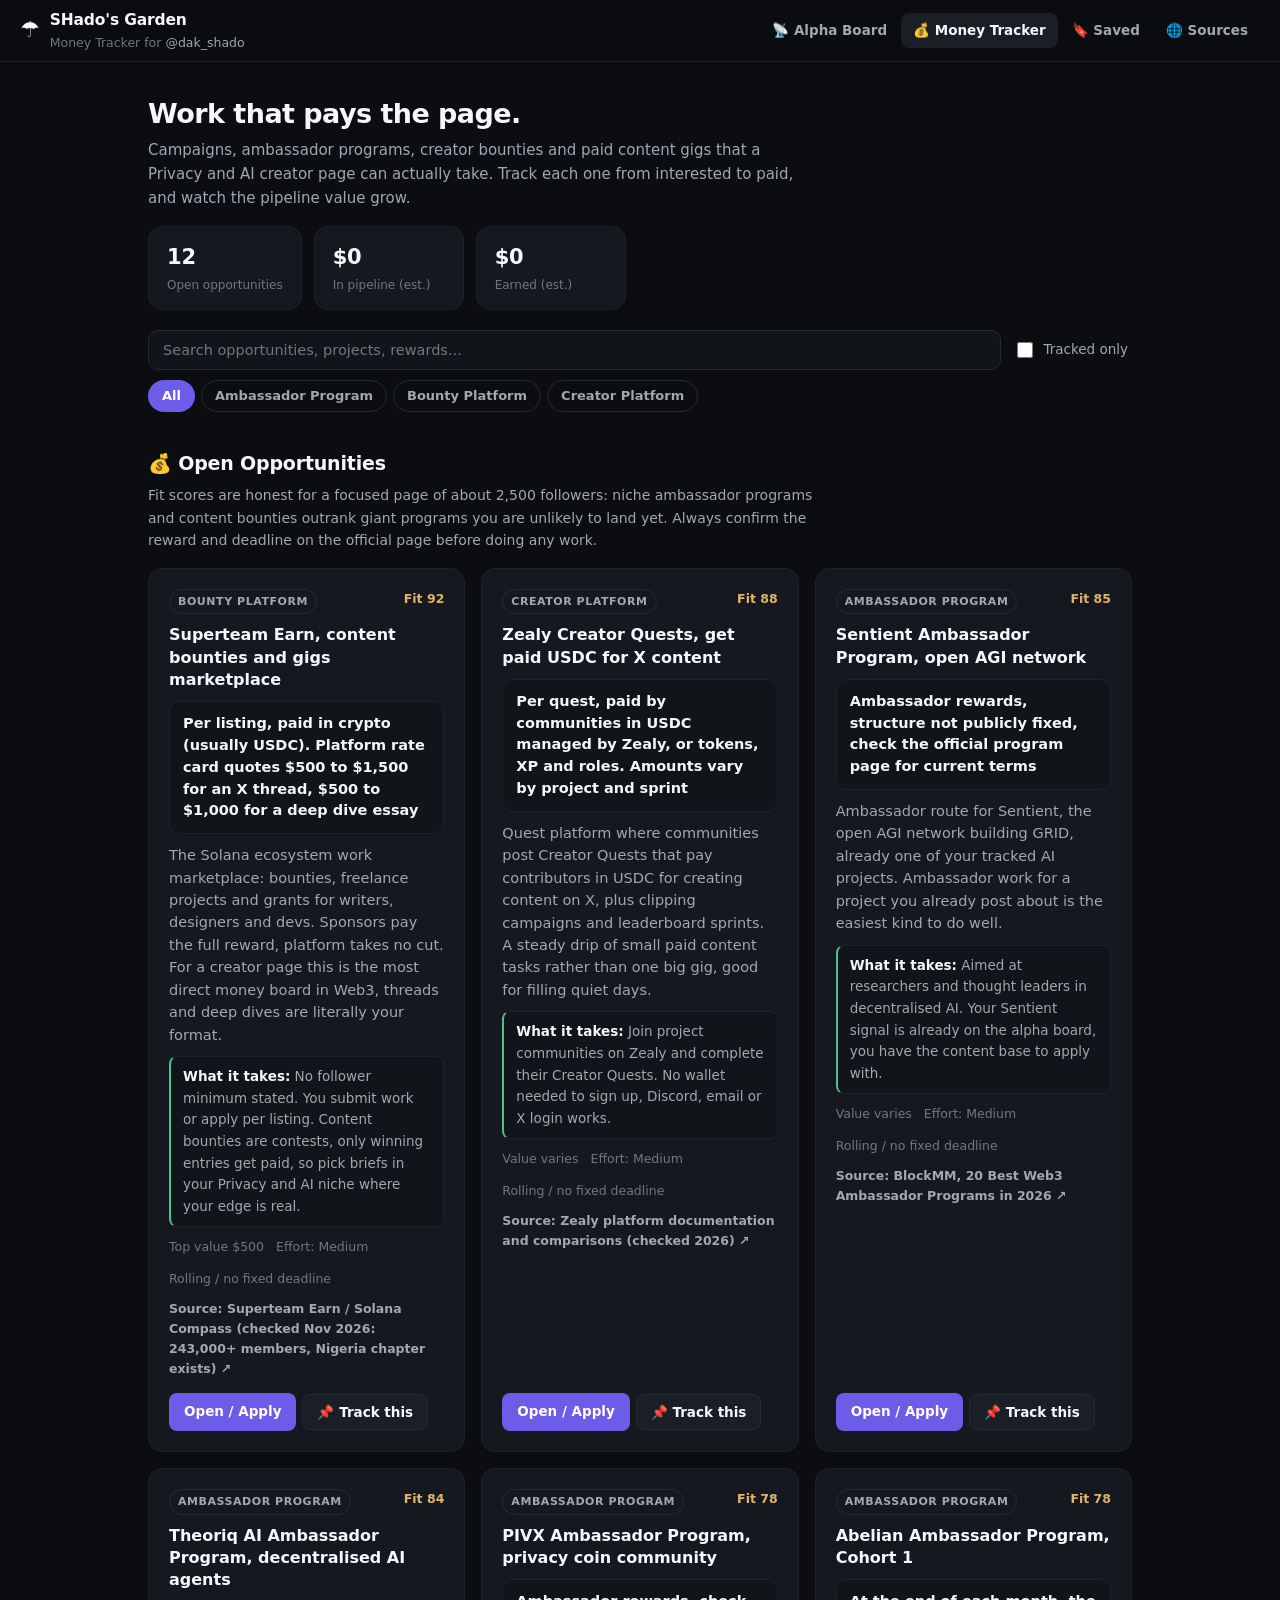
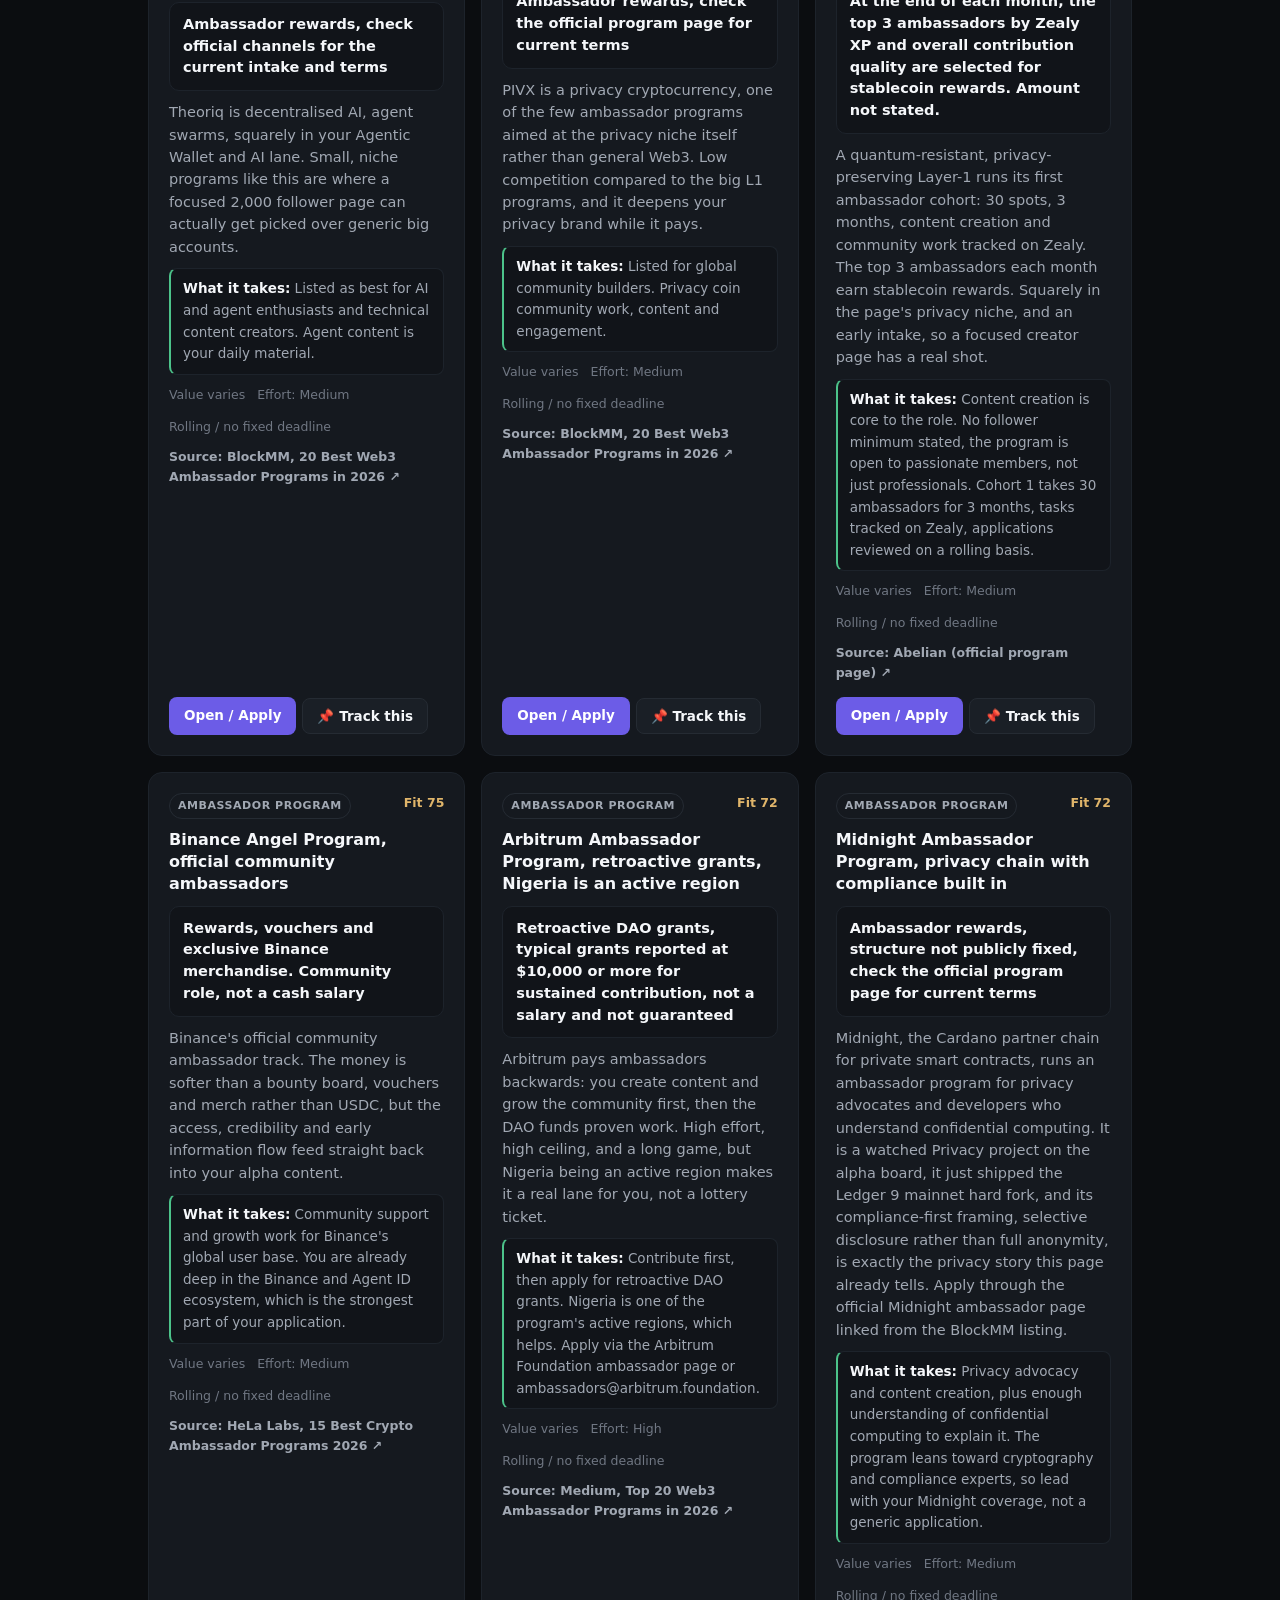
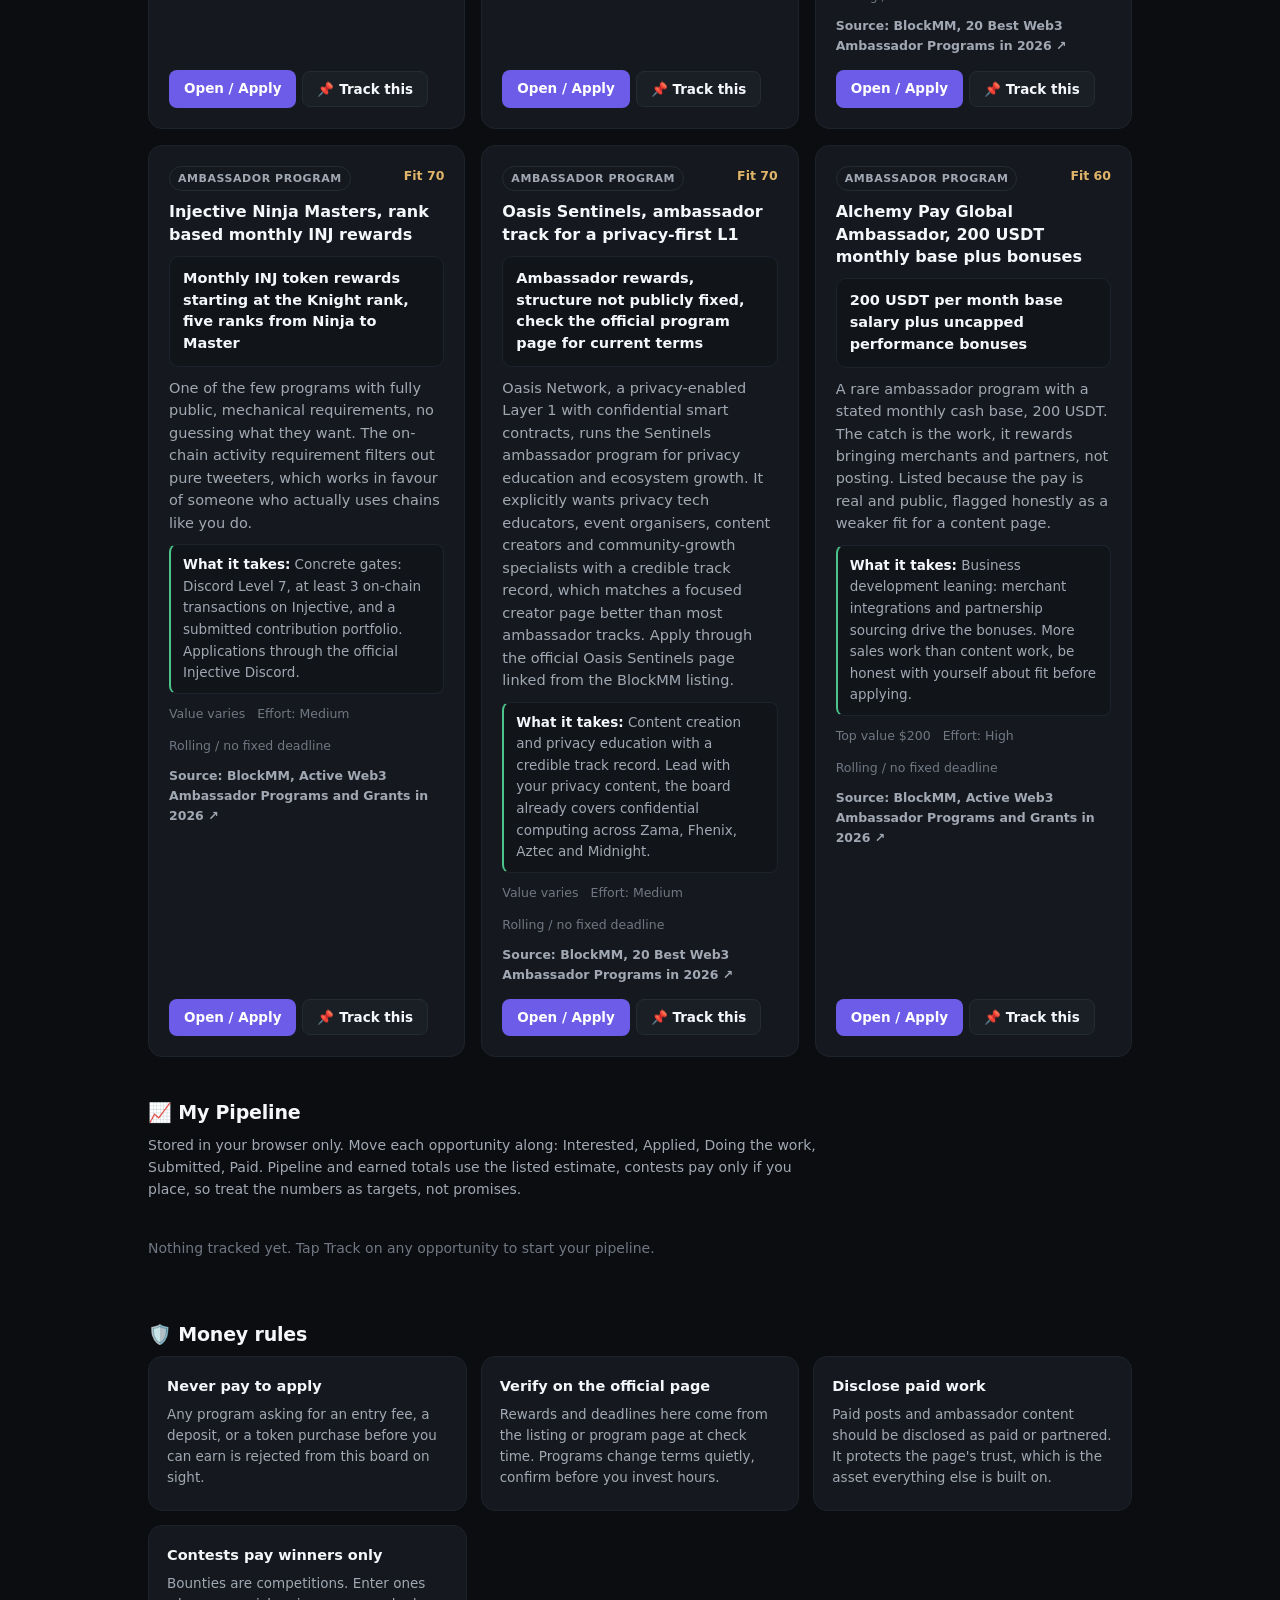
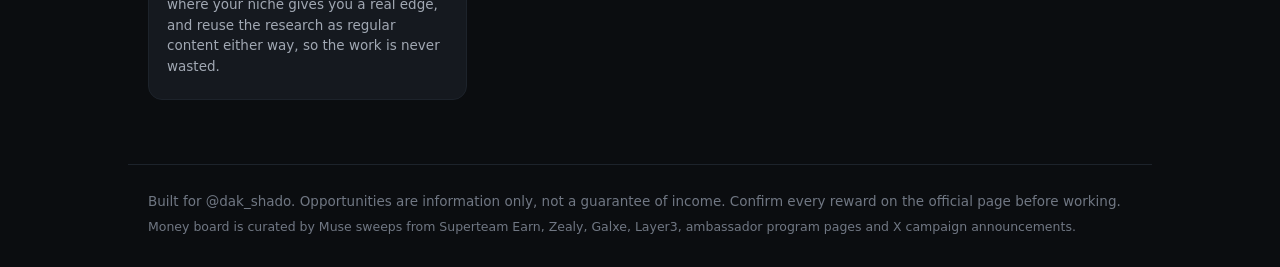
==== money.html @ f3c0f464 "Money labels corrected: one label Ambassador Program for genuine ambassador programs only, bounty an" ====
<!DOCTYPE html>
<html lang="en">
<head>
<meta charset="utf-8">
<meta name="viewport" content="width=device-width, initial-scale=1">
<title>Money Tracker, SHado's Garden</title>
<meta name="description" content="Campaigns, ambassador programs, creator bounties and paid content opportunities for the @dak_shado page, with a pipeline tracker from interested to paid.">
<link rel="stylesheet" href="styles.css?v=20261107-6">
</head>
<body>
<header class="topbar">
  <div class="brand">
    <span class="brand-mark">☂️</span>
    <div>
      <div class="brand-name">SHado's Garden</div>
      <div class="brand-sub">Money Tracker for <a href="https://x.com/dak_shado" target="_blank" rel="noopener">@dak_shado</a></div>
    </div>
  </div>
  <nav class="nav">
    <a href="index.html">📡 Alpha Board</a>
    <a href="money.html" class="active">💰 Money Tracker</a>
    <a href="saved.html">🔖 Saved</a>
    <a href="sources.html">🌐 Sources</a>
  </nav>
</header>

<section class="hero">
  <h1>Work that pays the page.</h1>
  <p>Campaigns, ambassador programs, creator bounties and paid content gigs that a Privacy and AI creator page can actually take. Track each one from interested to paid, and watch the pipeline value grow.</p>
  <div class="money-stats">
    <div class="stat"><span class="stat-num" id="stat-open">...</span><span class="stat-label">Open opportunities</span></div>
    <div class="stat"><span class="stat-num" id="stat-pipeline">$0</span><span class="stat-label">In pipeline (est.)</span></div>
    <div class="stat"><span class="stat-num" id="stat-earned">$0</span><span class="stat-label">Earned (est.)</span></div>
  </div>
  <div class="search-row">
    <input type="search" id="q" placeholder="Search opportunities, projects, rewards...">
    <label class="saved-toggle"><input type="checkbox" id="tracked-only"> Tracked only</label>
  </div>
  <div class="chips" id="type-chips"></div>
</section>

<main>
  <section>
    <h2>💰 Open Opportunities</h2>
    <p class="section-sub">Fit scores are honest for a focused page of about 2,500 followers: niche ambassador programs and content bounties outrank giant programs you are unlikely to land yet. Always confirm the reward and deadline on the official page before doing any work.</p>
    <div class="grid" id="money-grid"><div class="skeleton"></div><div class="skeleton"></div><div class="skeleton"></div></div>
    <p class="empty" id="money-empty" hidden>Nothing matches. Clear the search or pick another type.</p>
  </section>

  <section>
    <h2>📈 My Pipeline</h2>
    <p class="section-sub">Stored in your browser only. Move each opportunity along: Interested, Applied, Doing the work, Submitted, Paid. Pipeline and earned totals use the listed estimate, contests pay only if you place, so treat the numbers as targets, not promises.</p>
    <div id="pipeline-list"></div>
    <p class="empty" id="pipeline-empty">Nothing tracked yet. Tap Track on any opportunity to start your pipeline.</p>
  </section>

  <section>
    <h2>🛡️ Money rules</h2>
    <div class="sources-list">
      <div class="source-card"><h4>Never pay to apply</h4><p>Any program asking for an entry fee, a deposit, or a token purchase before you can earn is rejected from this board on sight.</p></div>
      <div class="source-card"><h4>Verify on the official page</h4><p>Rewards and deadlines here come from the listing or program page at check time. Programs change terms quietly, confirm before you invest hours.</p></div>
      <div class="source-card"><h4>Disclose paid work</h4><p>Paid posts and ambassador content should be disclosed as paid or partnered. It protects the page's trust, which is the asset everything else is built on.</p></div>
      <div class="source-card"><h4>Contests pay winners only</h4><p>Bounties are competitions. Enter ones where your niche gives you a real edge, and reuse the research as regular content either way, so the work is never wasted.</p></div>
    </div>
  </section>
</main>

<footer>
  <p>Built for @dak_shado. Opportunities are information only, not a guarantee of income. Confirm every reward on the official page before working.</p>
  <p class="fine">Money board is curated by Muse sweeps from Superteam Earn, Zealy, Galxe, Layer3, ambassador program pages and X campaign announcements.</p>
</footer>

<script src="money.js?v=20261109-1"></script>
</body>
</html>
---- styles.css ----
/* SHado's Garden design system
   Tokens first. Spacing follows a 4px scale, radii are restrained,
   one accent (violet), green reserved for positive/earned states. */
:root{
  --bg:#0B0D10;
  --bg2:#111419;
  --card:#15191F;
  --elev:#1A1F26;
  --text:#F5F7FA;
  --muted:#A1A8B3;
  --faint:#707783;
  --line:#252B33;
  --line-soft:#1D232B;
  --accent:#8B7CFF;
  --accent-solid:#6C5CE7;
  --accent-ink:#FFFFFF;
  --green:#4CC38A;
  --amber:#E0B56A;
  --teal:#5EC8B4;
  --r-sm:6px;
  --r-md:10px;
  --r-lg:14px;
  --font:"Inter",system-ui,-apple-system,"Segoe UI",Roboto,"Helvetica Neue",Arial,sans-serif;
  --topbar-h:58px;
}
*{box-sizing:border-box}
html{scroll-behavior:smooth}
body{margin:0;background:var(--bg);color:var(--text);font-family:var(--font);font-size:15px;line-height:1.6;-webkit-font-smoothing:antialiased;text-rendering:optimizeLegibility}
a{color:var(--accent)}
::selection{background:rgba(139,124,255,.32)}
:focus{outline:none}
:focus-visible{outline:2px solid var(--accent);outline-offset:2px;border-radius:4px}

/* ---------- Top bar / navigation ---------- */
.topbar{position:sticky;top:0;z-index:40;display:flex;justify-content:space-between;align-items:center;gap:16px;min-height:var(--topbar-h);padding:8px 20px;background:rgba(11,13,16,.88);backdrop-filter:blur(10px);border-bottom:1px solid var(--line-soft)}
.brand{display:flex;gap:10px;align-items:center;min-width:0}
.brand-mark{font-size:22px;line-height:1}
.brand-name{font-weight:650;font-size:15.5px;letter-spacing:-.01em;white-space:nowrap}
.brand-sub{color:var(--faint);font-size:12.5px;white-space:nowrap;overflow:hidden;text-overflow:ellipsis}
.brand-sub a{color:var(--muted);text-decoration:none}
.brand-sub a:hover{color:var(--accent)}
.nav{display:flex;gap:2px;align-items:center;overflow-x:auto;scrollbar-width:none}
.nav::-webkit-scrollbar{display:none}
.nav a{color:var(--muted);text-decoration:none;font-size:13.5px;font-weight:550;padding:7px 12px;border-radius:8px;white-space:nowrap;transition:background .15s,color .15s}
.nav a:hover{color:var(--text);background:var(--bg2)}
.nav a.active{color:var(--text);background:var(--elev)}

/* ---------- Hero ---------- */
.hero{padding:36px 20px 4px;max-width:1024px;margin:0 auto}
.hero h1{font-size:27px;line-height:1.2;font-weight:700;letter-spacing:-.02em;margin:0 0 8px}
.hero p{color:var(--muted);max-width:660px;margin:0 0 16px;font-size:15px}
.hero-meta{display:flex;gap:16px;color:var(--faint);font-size:13px;margin-bottom:4px;flex-wrap:wrap}
.hero-meta span:first-child{color:var(--muted);font-weight:550}

/* ---------- Toolbar (search + filters, sticky) ---------- */
.toolbar{position:sticky;top:var(--topbar-h);z-index:30;background:rgba(11,13,16,.92);backdrop-filter:blur(10px);padding:12px 0 10px;border-bottom:1px solid var(--line-soft);margin-top:12px}
.search-row{display:flex;gap:8px;flex-wrap:wrap;margin-bottom:10px;align-items:center}
.search-row input[type=search]{flex:1;min-width:200px;height:40px;padding:0 14px;border-radius:var(--r-md);border:1px solid var(--line);background:var(--bg2);color:var(--text);font-size:14.5px;font-family:var(--font)}
.search-row input[type=search]::placeholder{color:var(--faint)}
.search-row input[type=search]:focus{border-color:var(--accent)}
.search-row select{height:40px;padding:0 10px;border-radius:var(--r-md);border:1px solid var(--line);background:var(--bg2);color:var(--text);font-size:14px;font-family:var(--font)}
.saved-toggle{display:flex;align-items:center;gap:7px;color:var(--muted);font-size:13.5px;cursor:pointer;padding:6px 4px}
.saved-toggle input{width:16px;height:16px;accent-color:var(--accent-solid)}
.chips{display:flex;gap:6px;flex-wrap:wrap}
.chip{min-height:32px;padding:5px 13px;border-radius:999px;border:1px solid var(--line);background:transparent;color:var(--muted);cursor:pointer;font-size:13px;font-weight:550;font-family:var(--font);transition:background .15s,color .15s,border-color .15s}
.chip:hover{color:var(--text);border-color:#333B47}
.chip.active{background:var(--accent-solid);color:var(--accent-ink);border-color:transparent;font-weight:600}

/* ---------- Layout / sections ---------- */
main{max-width:1024px;margin:0 auto;padding:8px 20px 64px}
section{margin-top:40px}
section:first-child{margin-top:24px}
h2{font-size:19px;font-weight:650;letter-spacing:-.01em;margin:0 0 6px}
.section-sub{color:var(--muted);font-size:14px;margin:0 0 16px;max-width:680px}
.empty{color:var(--faint);font-size:14px;padding:20px 0}

/* ---------- Feed items (editorial rows) ---------- */
#board-grid,#saved-grid{display:flex;flex-direction:column}
#top-grid{display:grid;grid-template-columns:1fr 1fr;gap:0 36px}
.sig{padding:20px 2px;border-bottom:1px solid var(--line-soft);display:flex;flex-direction:column;gap:7px}
.sig-meta{display:flex;align-items:center;gap:8px;font-size:12.5px;color:var(--faint);flex-wrap:wrap}
.sig-meta .score{margin-left:auto}
.src-link{color:var(--muted);text-decoration:none;font-weight:600}
.src-link:hover{color:var(--accent);text-decoration:underline}
.score{font-size:12.5px;color:var(--amber);font-weight:650;white-space:nowrap}
.sig h3{margin:0;font-size:16.5px;line-height:1.38;font-weight:620;letter-spacing:-.005em}
.sig h3 a{color:var(--text);text-decoration:none}
.sig h3 a:hover{color:var(--accent)}
.sig p{margin:0;color:var(--muted);font-size:14.5px;line-height:1.55}
.angle{background:var(--bg2);border:1px solid var(--line-soft);border-left:2px solid var(--accent);border-radius:8px;padding:9px 12px;font-size:13.5px;color:var(--muted)}
.angle strong{color:var(--text);font-weight:600}
.sig-foot{display:flex;align-items:center;gap:10px;flex-wrap:wrap;margin-top:3px}
.sig-foot .card-actions{margin-left:auto}
.card-actions{display:flex;gap:6px;flex-wrap:wrap;align-items:center}
.tag{font-size:11px;font-weight:650;letter-spacing:.05em;text-transform:uppercase;padding:3px 8px;border-radius:999px;border:1px solid var(--line);color:var(--muted);white-space:nowrap}
.tag.Privacy{color:var(--teal)}
.tag.AI{color:#B79CFF}
.tag.Agentic{color:var(--green)}
.status-badge{font-size:11px;font-weight:650;padding:3px 8px;border-radius:999px;background:rgba(76,195,138,.14);color:var(--green)}
.status-badge.drafted{background:rgba(224,181,106,.14);color:var(--amber)}
.status-badge.posted{background:rgba(139,124,255,.16);color:var(--accent)}
.status-btns{display:flex;gap:6px;flex-wrap:wrap}
.status-btns button{min-height:30px;padding:4px 11px;font-size:12px}

/* ---------- Buttons ---------- */
button,.button-link{min-height:36px;padding:7px 14px;border-radius:8px;border:1px solid var(--line);background:var(--elev);color:var(--text);cursor:pointer;font-size:13.5px;font-weight:550;font-family:var(--font);text-decoration:none;display:inline-flex;align-items:center;gap:6px;transition:background .15s,border-color .15s,filter .15s}
button:hover,.button-link:hover{border-color:#333B47;background:#20262F}
button.primary,.button-link.primary{background:var(--accent-solid);color:var(--accent-ink);border-color:transparent;font-weight:600}
button.primary:hover,.button-link.primary:hover{background:var(--accent-solid);filter:brightness(1.1)}
.sig .card-actions button,.sig .card-actions .button-link{min-height:32px;padding:5px 12px;font-size:13px;background:transparent}
.sig .card-actions button:hover,.sig .card-actions .button-link:hover{background:var(--bg2)}
.sig .card-actions button.primary{background:var(--accent-solid)}
.sig .card-actions button.primary:hover{filter:brightness(1.1)}
.status-btns button.on{background:var(--accent-solid);color:var(--accent-ink);border-color:transparent;font-weight:600}

/* ---------- Cards (money board, sources) ---------- */
.grid{display:grid;grid-template-columns:repeat(auto-fill,minmax(315px,1fr));gap:16px}
.card{background:var(--card);border:1px solid var(--line-soft);border-radius:var(--r-lg);padding:20px;display:flex;flex-direction:column;gap:10px;transition:border-color .15s}
.card:hover{border-color:var(--line)}
.card-top{display:flex;justify-content:space-between;gap:8px;align-items:flex-start}
.card h3{margin:0;font-size:16px;line-height:1.4;font-weight:620}
.card h3 a{color:var(--text);text-decoration:none}
.card h3 a:hover{color:var(--accent)}
.card p{margin:0;color:var(--muted);font-size:14.5px;line-height:1.55}
.card .angle{border-left-color:var(--green)}
.card-meta{display:flex;gap:12px;flex-wrap:wrap;color:var(--faint);font-size:12.5px;align-items:center}
.card .card-actions{margin-top:auto;padding-top:4px}
.reward{font-size:14.5px;font-weight:600;color:var(--text);background:var(--bg2);border:1px solid var(--line-soft);border-radius:var(--r-md);padding:11px 13px;line-height:1.5}
.sources-list{display:grid;grid-template-columns:repeat(auto-fill,minmax(300px,1fr));gap:14px}
.source-card{background:var(--card);border:1px solid var(--line-soft);border-radius:var(--r-lg);padding:18px}
.source-card h4{margin:0 0 6px;font-size:14.5px;font-weight:620}
.source-card p{margin:0 0 4px;color:var(--muted);font-size:13.5px;line-height:1.55}
.pill{font-size:10.5px;font-weight:650;letter-spacing:.04em;text-transform:uppercase;padding:2px 7px;border-radius:999px;border:1px solid var(--line);color:var(--accent);vertical-align:2px}

/* ---------- Money stats & pipeline ---------- */
.money-stats{display:flex;gap:12px;flex-wrap:wrap;margin-bottom:20px}
.stat{background:var(--card);border:1px solid var(--line-soft);border-radius:var(--r-lg);padding:14px 18px;display:flex;flex-direction:column;gap:1px;min-width:150px}
.stat-num{font-size:21px;font-weight:700;letter-spacing:-.01em;color:var(--text)}
.stat-label{font-size:12px;color:var(--faint)}
.pipe-head{margin:20px 0 8px;font-size:14px;font-weight:650;color:var(--muted)}
.pipe-row{display:flex;justify-content:space-between;gap:10px;align-items:center;background:var(--card);border:1px solid var(--line-soft);border-radius:var(--r-md);padding:10px 14px;margin-bottom:8px;flex-wrap:wrap;font-size:14px}

/* ---------- Project watch ---------- */
.watch-group{display:flex;gap:12px;align-items:flex-start;margin-bottom:12px;flex-wrap:wrap}
.watch-label{font-weight:650;font-size:13.5px;padding-top:6px;min-width:128px;color:var(--muted)}

/* ---------- Show more / footer / modal ---------- */
.show-more-wrap{text-align:center;margin-top:28px}
.show-more-wrap button{min-height:42px;padding:10px 26px;font-size:14px}
footer{border-top:1px solid var(--line-soft);padding:26px 20px;max-width:1024px;margin:0 auto;color:var(--faint);font-size:13.5px}
footer p{margin:0 0 4px}
footer strong{color:var(--muted)}
.fine{font-size:12.5px}
.modal-backdrop{position:fixed;inset:0;background:rgba(4,5,7,.68);backdrop-filter:blur(3px);display:flex;align-items:center;justify-content:center;padding:16px;z-index:60}
.modal-backdrop[hidden]{display:none !important}
.modal{background:var(--elev);border:1px solid var(--line);border-radius:16px;max-width:640px;width:100%;padding:22px;position:relative;box-shadow:0 24px 64px rgba(0,0,0,.5)}
.modal h3{margin:0 0 6px;font-size:17px;font-weight:650}
.modal textarea{width:100%;background:var(--bg);color:var(--text);border:1px solid var(--line);border-radius:var(--r-md);padding:12px;font-family:ui-monospace,SFMono-Regular,Menlo,monospace;font-size:13px;line-height:1.55;resize:vertical}
.modal textarea:focus{border-color:var(--accent)}
.modal-close{position:absolute;right:10px;top:10px;min-height:34px;padding:4px 11px}
.modal-actions{display:flex;gap:8px;margin-top:14px;flex-wrap:wrap}

/* ---------- Loading skeletons ---------- */
.skeleton{height:118px;border-radius:var(--r-lg);background:linear-gradient(100deg,var(--bg2) 40%,var(--card) 50%,var(--bg2) 60%);background-size:200% 100%;animation:sh 1.3s infinite}
@keyframes sh{to{background-position:-200% 0}}

/* ---------- Responsive ---------- */
@media (max-width:900px){
  #top-grid{grid-template-columns:1fr}
}
@media (max-width:640px){
  .topbar{flex-direction:column;align-items:flex-start;gap:4px;padding:10px 16px}
  :root{--topbar-h:96px}
  .brand-sub{white-space:normal}
  .nav{width:100%}
  .hero{padding:26px 16px 2px}
  .hero h1{font-size:23px}
  main{padding:4px 16px 48px}
  section{margin-top:34px}
  .sig{padding:17px 0}
  .sig h3{font-size:16px}
  .grid{grid-template-columns:1fr}
  .watch-label{min-width:100%}
  .stat{flex:1;min-width:100px}
  .search-row input[type=search]{min-width:150px}
}
@media (prefers-reduced-motion:reduce){
  html{scroll-behavior:auto}
  *,*::before,*::after{animation-duration:.01ms !important;transition-duration:.01ms !important}
}
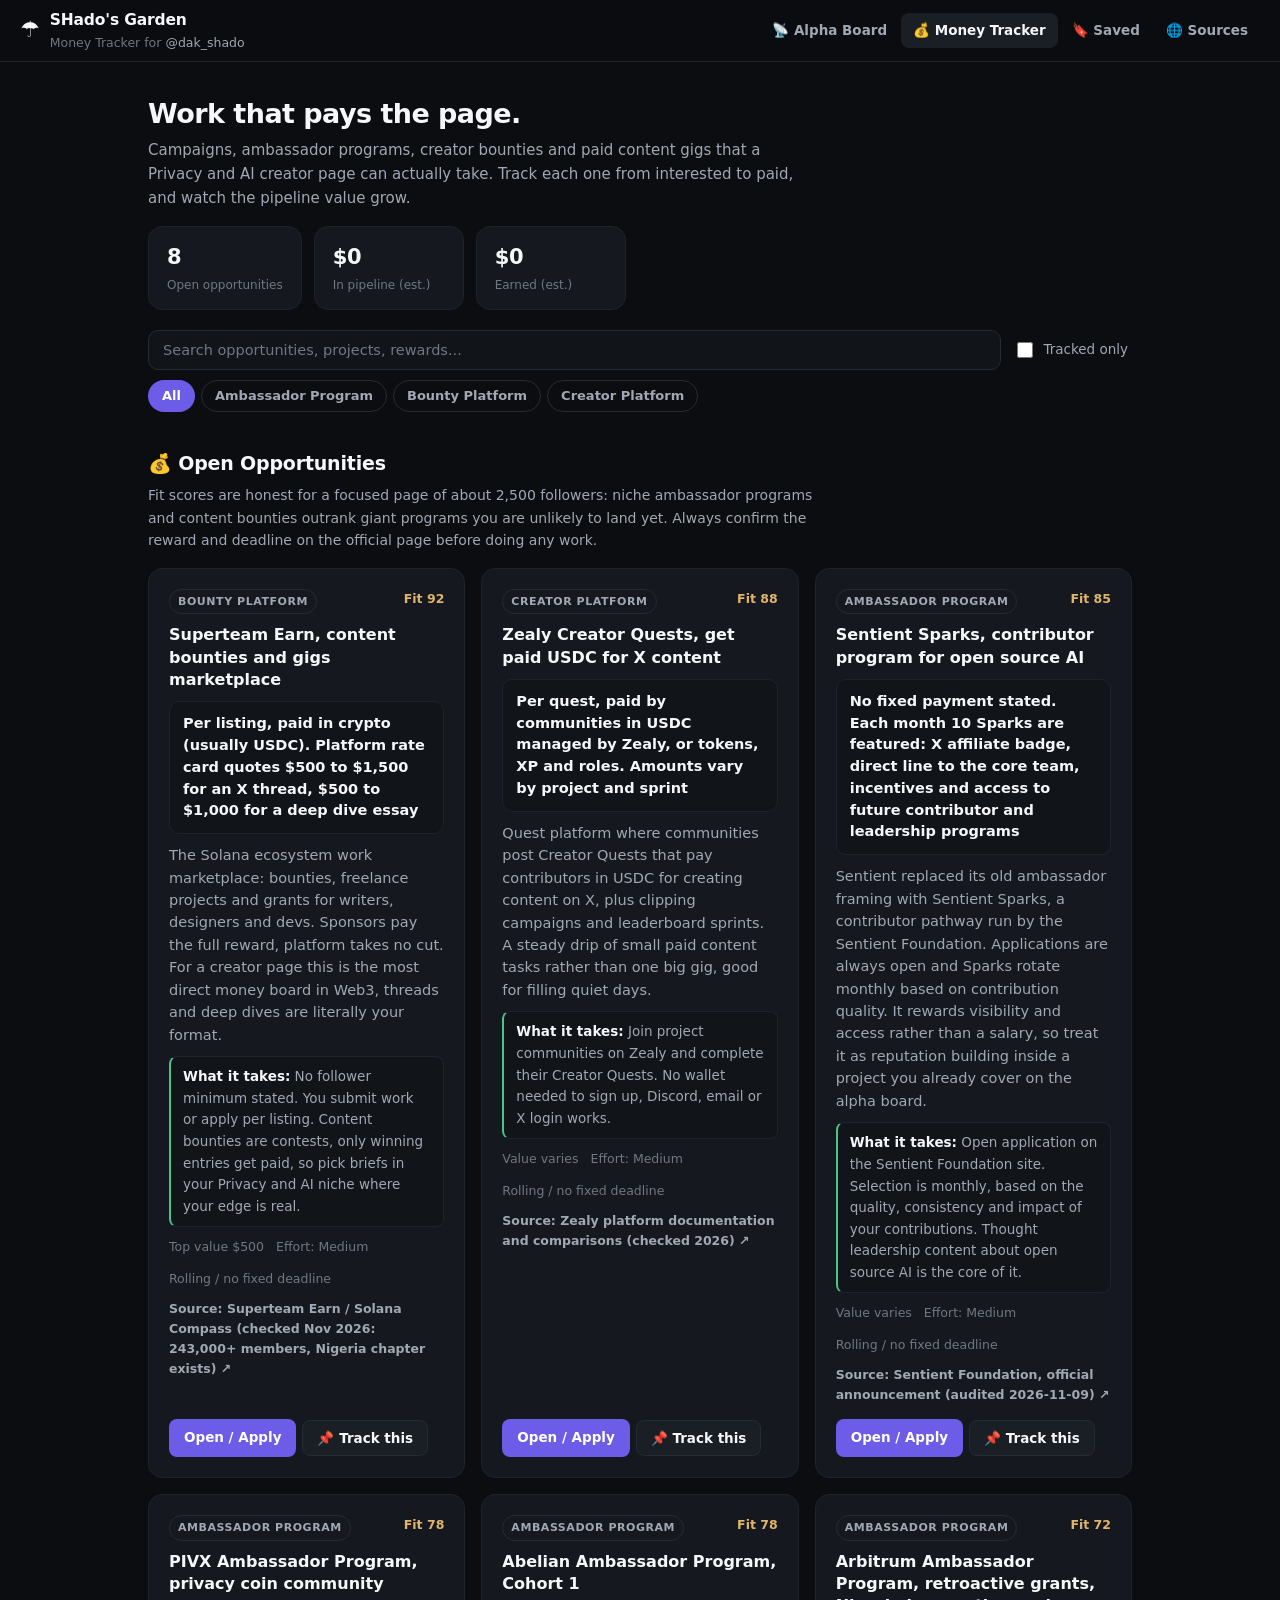
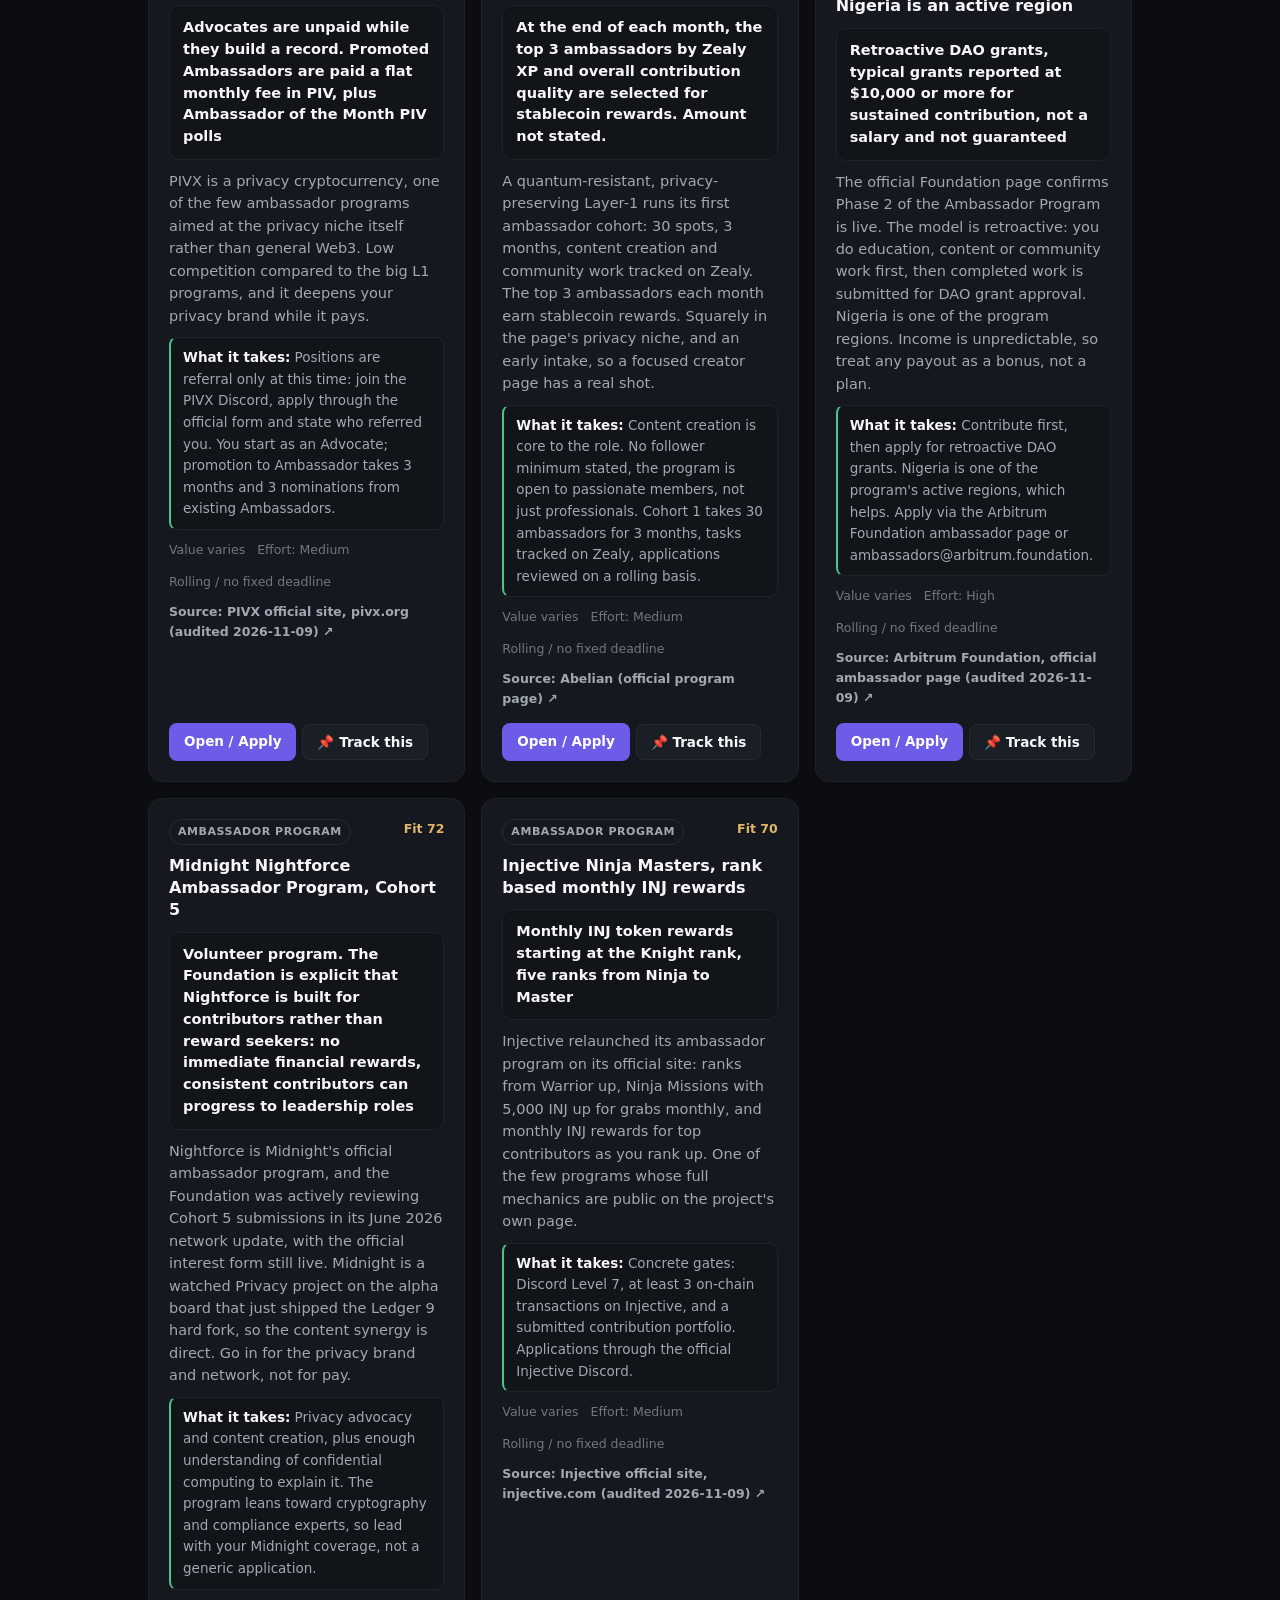
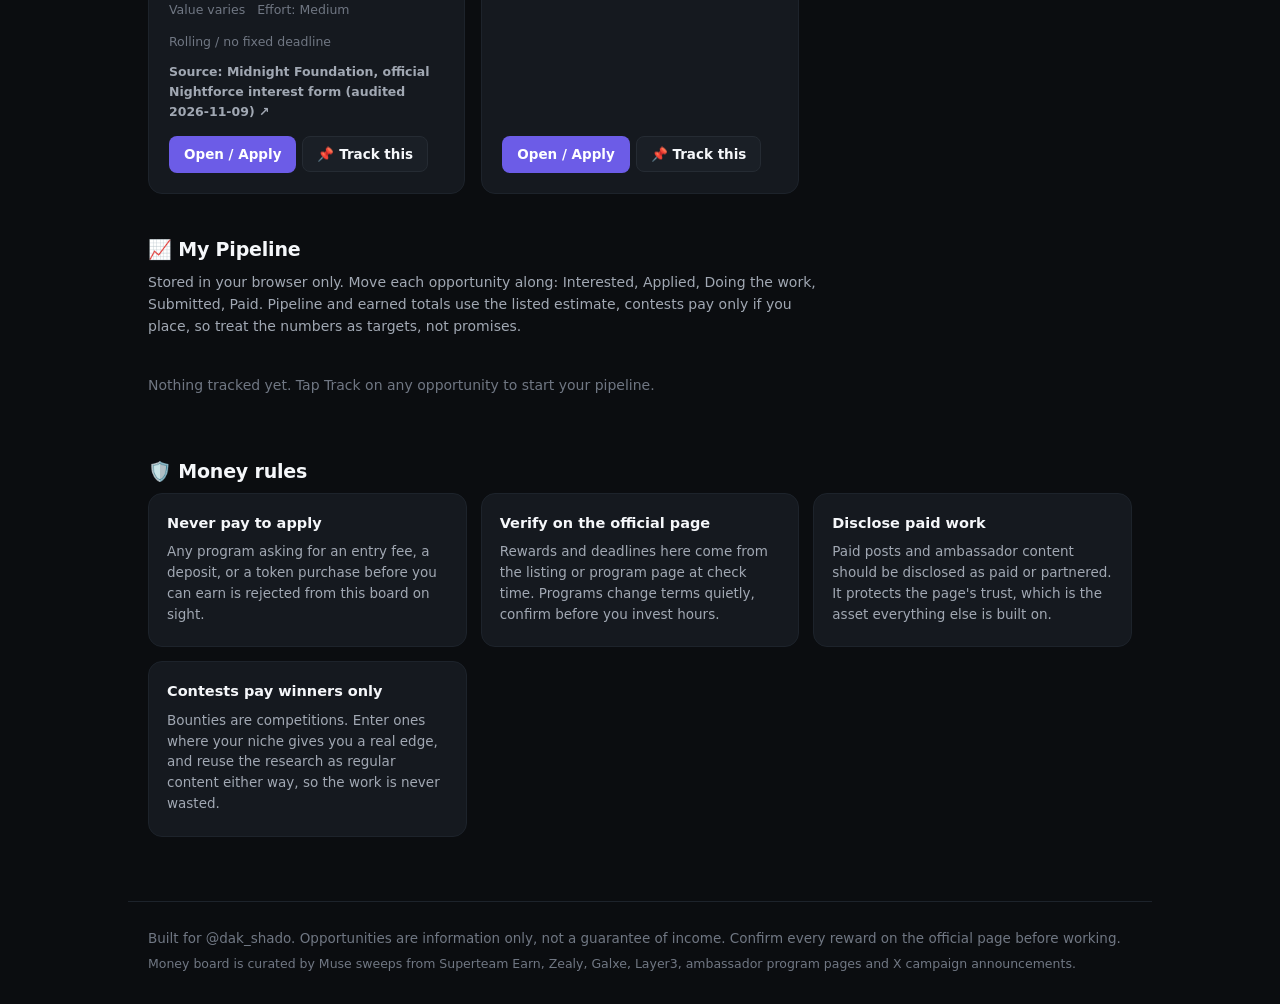
==== commit 72f76de6: "Redesign round 2: error states with Retry, Clear filters button, Top rated / Newest sort" ====
--- a/money.html
+++ b/money.html
@@ -5,7 +5,7 @@
 <meta name="viewport" content="width=device-width, initial-scale=1">
 <title>Money Tracker, SHado's Garden</title>
 <meta name="description" content="Campaigns, ambassador programs, creator bounties and paid content opportunities for the @dak_shado page, with a pipeline tracker from interested to paid.">
-<link rel="stylesheet" href="styles.css?v=20261107-6">
+<link rel="stylesheet" href="styles.css?v=20261107-7">
 </head>
 <body>
 <header class="topbar">
@@ -70,6 +70,6 @@
   <p class="fine">Money board is curated by Muse sweeps from Superteam Earn, Zealy, Galxe, Layer3, ambassador program pages and X campaign announcements.</p>
 </footer>
 
-<script src="money.js?v=20261109-1"></script>
+<script src="money.js?v=20261109-2"></script>
 </body>
 </html>
--- a/styles.css
+++ b/styles.css
@@ -188,3 +188,10 @@
   html{scroll-behavior:auto}
   *,*::before,*::after{animation-duration:.01ms !important;transition-duration:.01ms !important}
 }
+
+/* Error state and filter utilities (round 2) */
+.error-block{background:var(--card);border:1px solid var(--line);border-radius:var(--r-lg);padding:18px;display:flex;gap:14px;align-items:center;justify-content:space-between;flex-wrap:wrap;margin:12px 0}
+.error-block p{margin:0;color:var(--muted);font-size:14px}
+.error-block strong{color:var(--text)}
+.clear-btn{min-height:32px;padding:5px 12px;font-size:13px;background:transparent}
+button:disabled{opacity:.45;cursor:not-allowed}
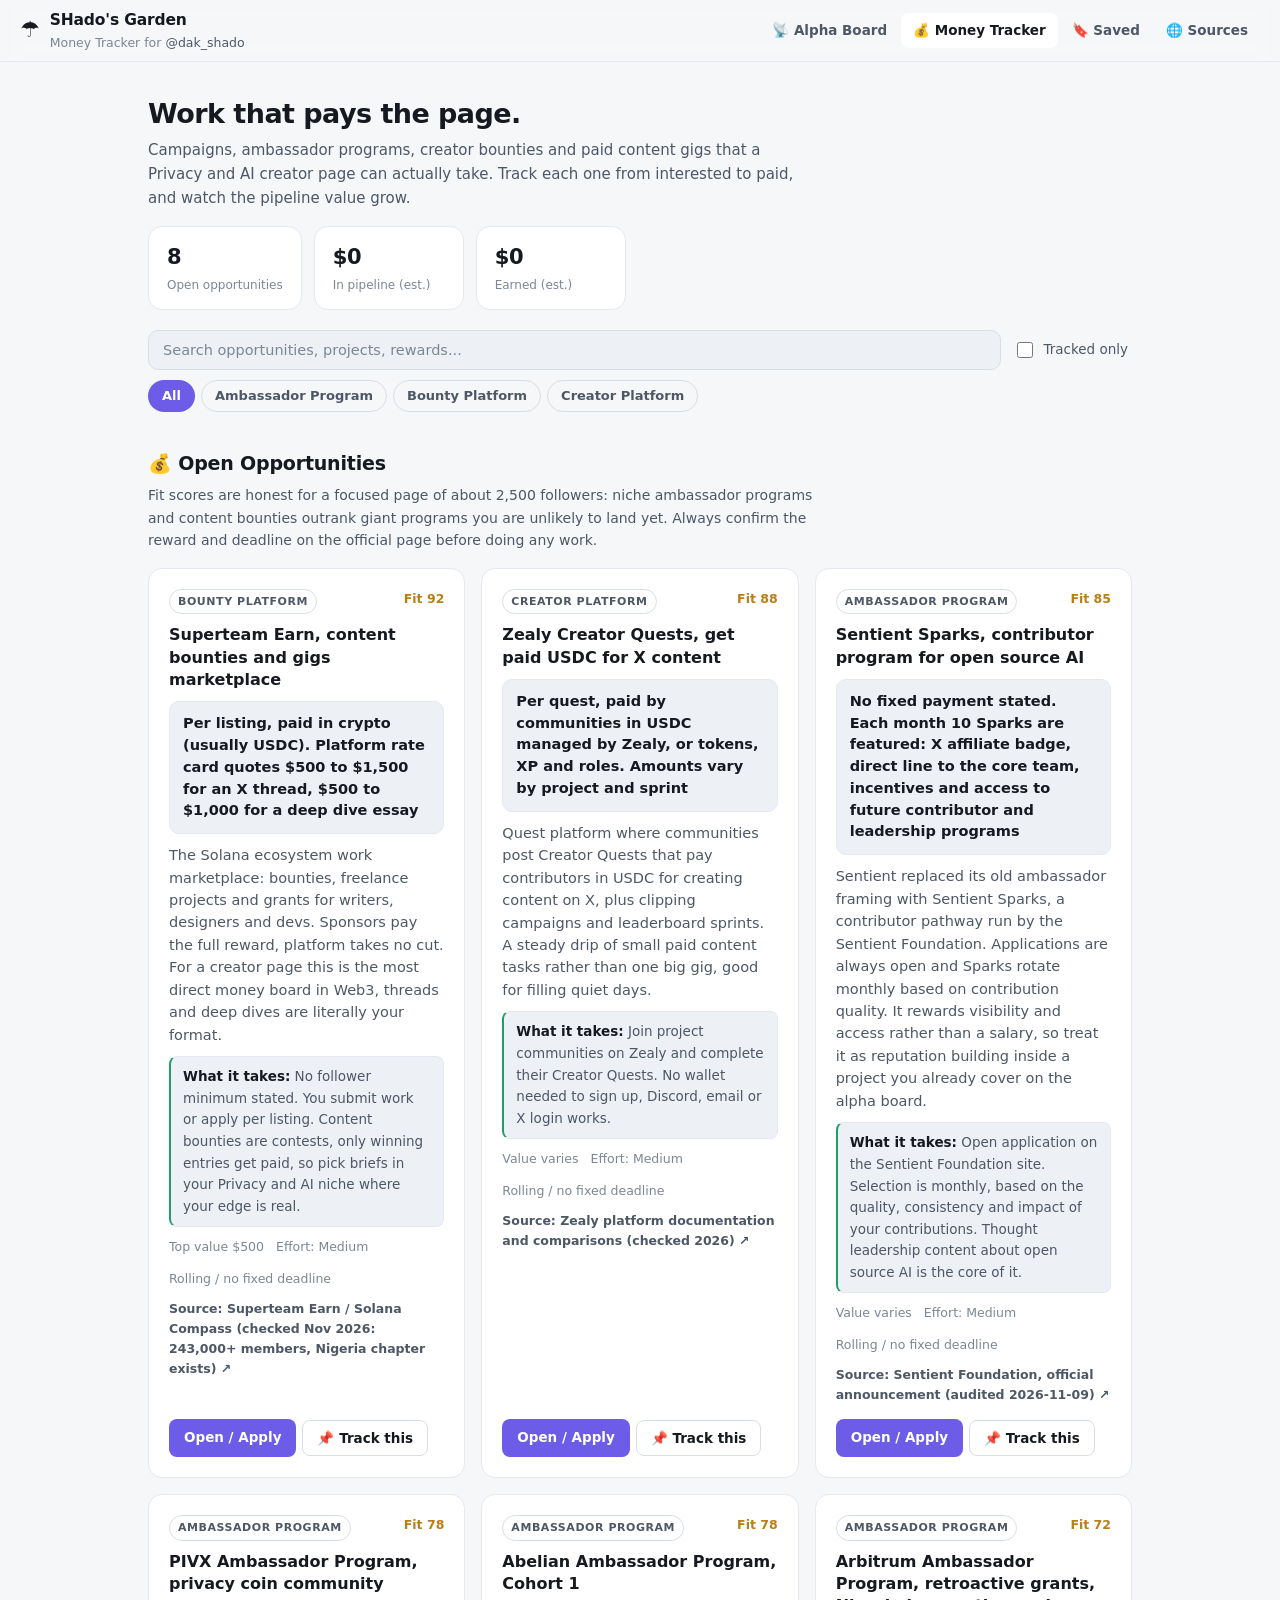
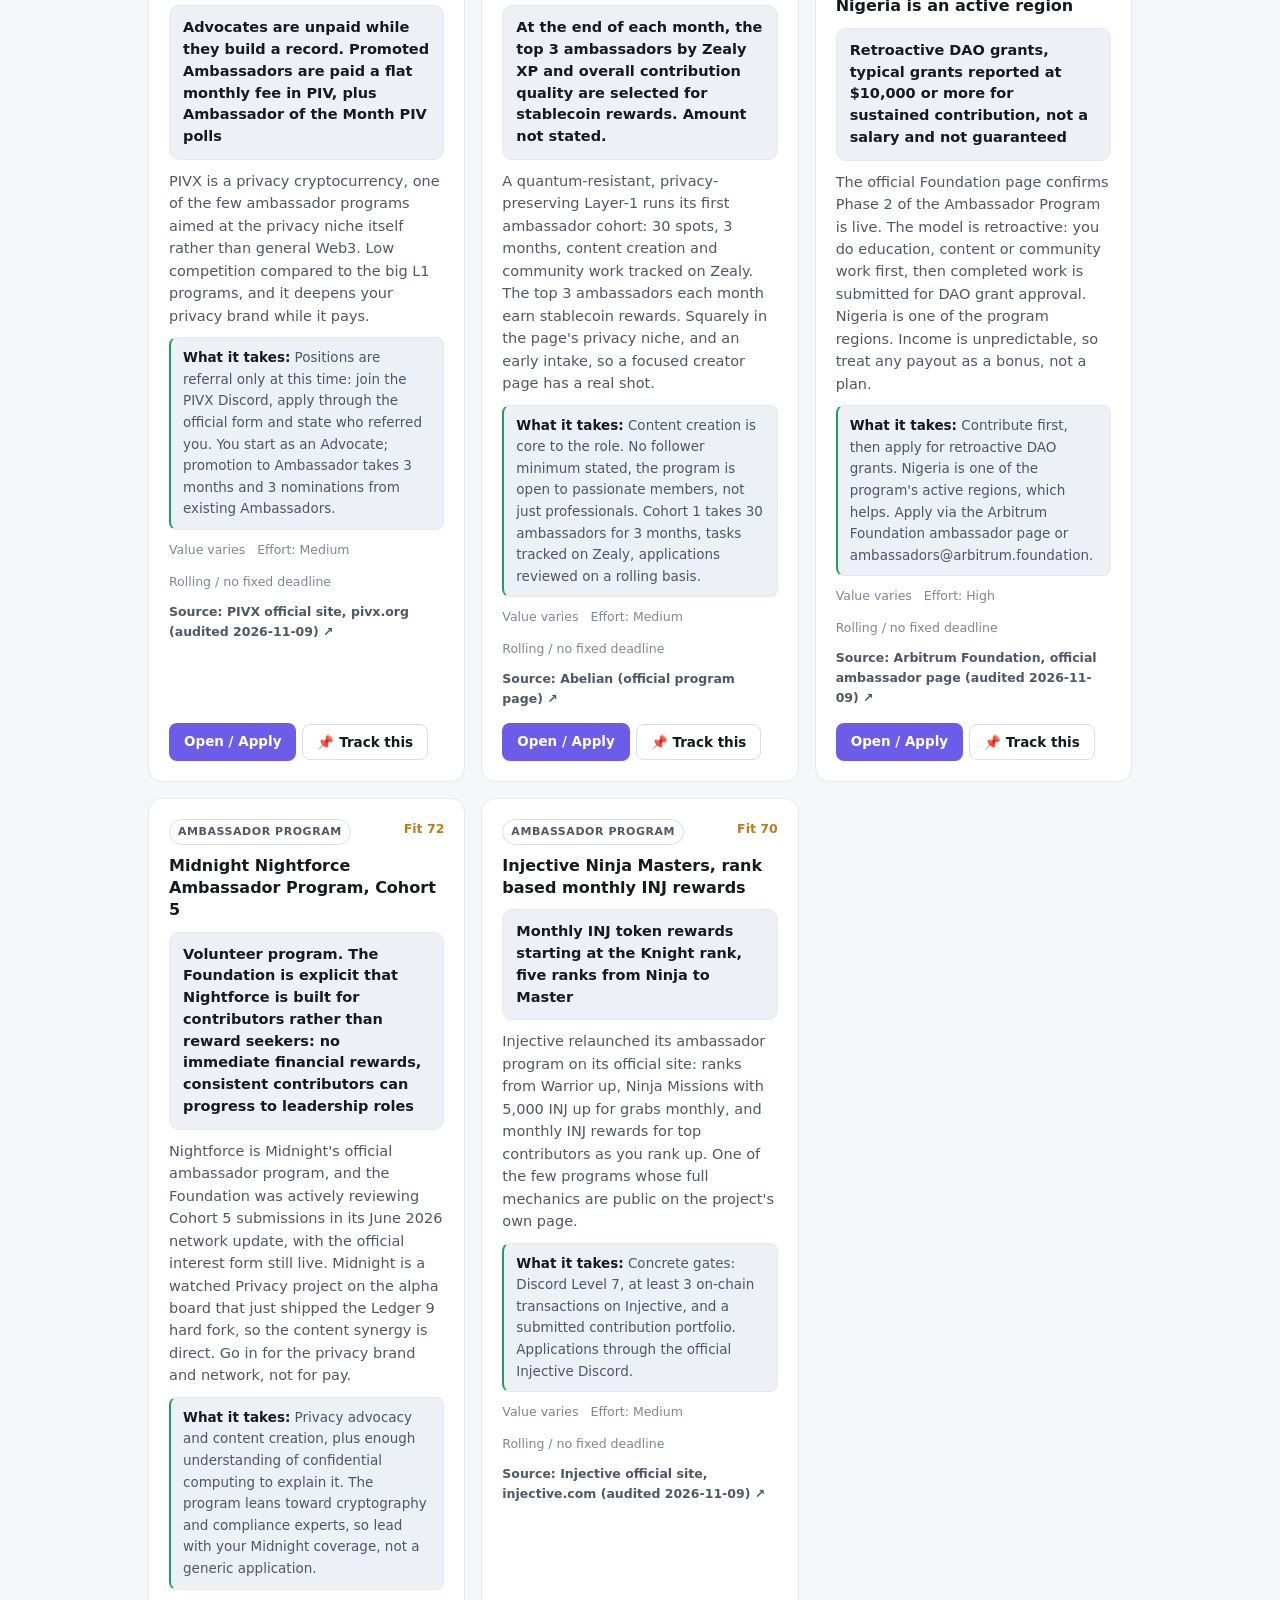
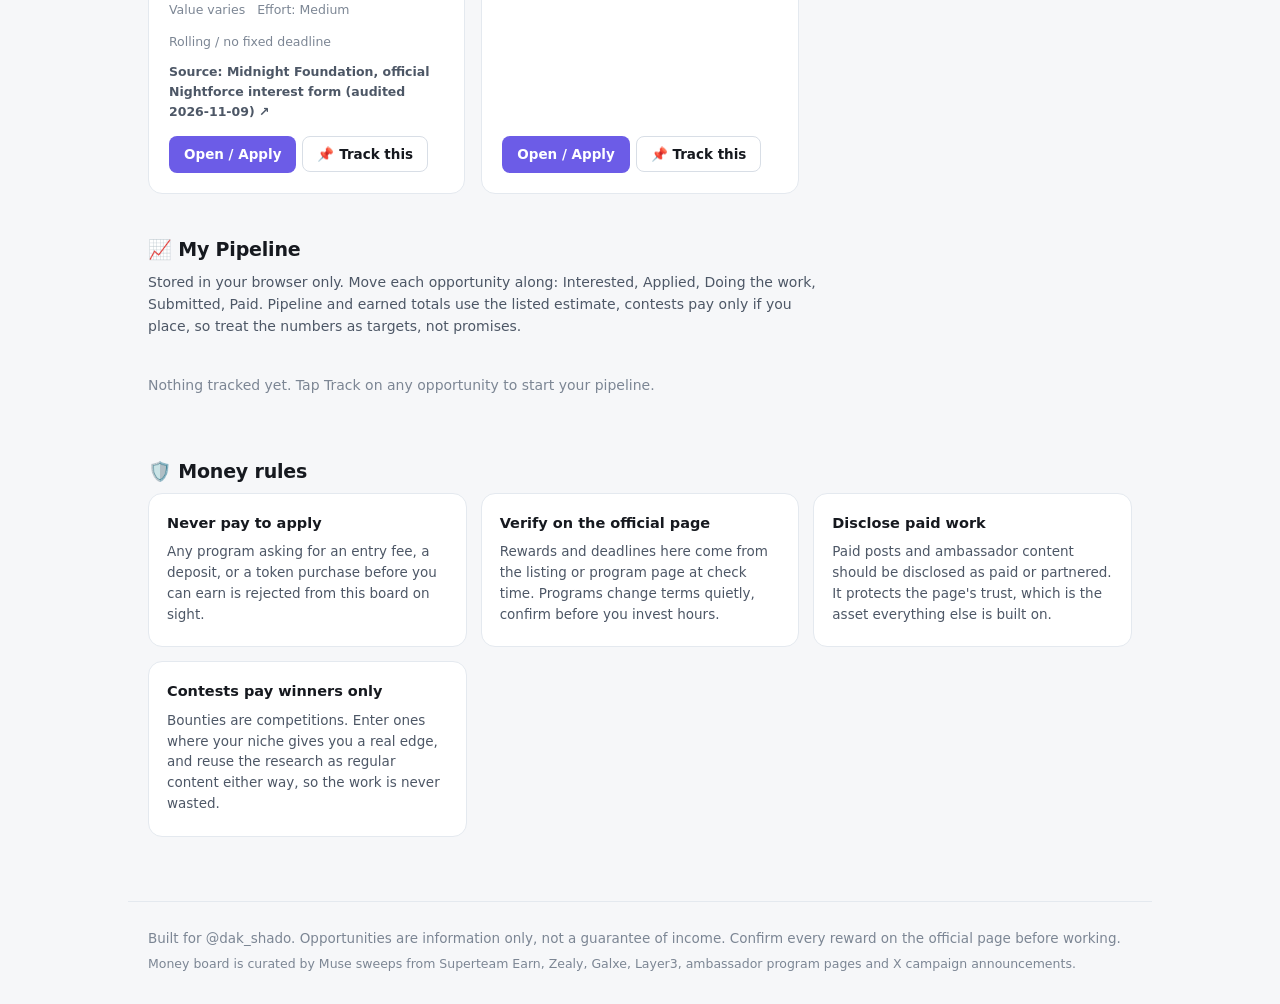
==== commit aca8007e: "Light theme: bright daylight palette replaces the dark scheme per user feedback" ====
--- a/money.html
+++ b/money.html
@@ -5,7 +5,7 @@
 <meta name="viewport" content="width=device-width, initial-scale=1">
 <title>Money Tracker, SHado's Garden</title>
 <meta name="description" content="Campaigns, ambassador programs, creator bounties and paid content opportunities for the @dak_shado page, with a pipeline tracker from interested to paid.">
-<link rel="stylesheet" href="styles.css?v=20261107-7">
+<link rel="stylesheet" href="styles.css?v=20261109-3">
 </head>
 <body>
 <header class="topbar">
--- a/styles.css
+++ b/styles.css
@@ -2,21 +2,21 @@
    Tokens first. Spacing follows a 4px scale, radii are restrained,
    one accent (violet), green reserved for positive/earned states. */
 :root{
-  --bg:#0B0D10;
-  --bg2:#111419;
-  --card:#15191F;
-  --elev:#1A1F26;
-  --text:#F5F7FA;
-  --muted:#A1A8B3;
-  --faint:#707783;
-  --line:#252B33;
-  --line-soft:#1D232B;
-  --accent:#8B7CFF;
+  --bg:#F6F7F9;
+  --bg2:#EDF0F4;
+  --card:#FFFFFF;
+  --elev:#FFFFFF;
+  --text:#16191F;
+  --muted:#4D5766;
+  --faint:#7C8694;
+  --line:#D8DEE6;
+  --line-soft:#E4E9EF;
+  --accent:#5B4BD6;
   --accent-solid:#6C5CE7;
   --accent-ink:#FFFFFF;
-  --green:#4CC38A;
-  --amber:#E0B56A;
-  --teal:#5EC8B4;
+  --green:#1E9E66;
+  --amber:#B97F16;
+  --teal:#0E8C7A;
   --r-sm:6px;
   --r-md:10px;
   --r-lg:14px;
@@ -27,12 +27,12 @@
 html{scroll-behavior:smooth}
 body{margin:0;background:var(--bg);color:var(--text);font-family:var(--font);font-size:15px;line-height:1.6;-webkit-font-smoothing:antialiased;text-rendering:optimizeLegibility}
 a{color:var(--accent)}
-::selection{background:rgba(139,124,255,.32)}
+::selection{background:rgba(108,92,231,.25)}
 :focus{outline:none}
 :focus-visible{outline:2px solid var(--accent);outline-offset:2px;border-radius:4px}
 
 /* ---------- Top bar / navigation ---------- */
-.topbar{position:sticky;top:0;z-index:40;display:flex;justify-content:space-between;align-items:center;gap:16px;min-height:var(--topbar-h);padding:8px 20px;background:rgba(11,13,16,.88);backdrop-filter:blur(10px);border-bottom:1px solid var(--line-soft)}
+.topbar{position:sticky;top:0;z-index:40;display:flex;justify-content:space-between;align-items:center;gap:16px;min-height:var(--topbar-h);padding:8px 20px;background:rgba(246,247,249,.88);backdrop-filter:blur(10px);border-bottom:1px solid var(--line-soft)}
 .brand{display:flex;gap:10px;align-items:center;min-width:0}
 .brand-mark{font-size:22px;line-height:1}
 .brand-name{font-weight:650;font-size:15.5px;letter-spacing:-.01em;white-space:nowrap}
@@ -53,7 +53,7 @@
 .hero-meta span:first-child{color:var(--muted);font-weight:550}
 
 /* ---------- Toolbar (search + filters, sticky) ---------- */
-.toolbar{position:sticky;top:var(--topbar-h);z-index:30;background:rgba(11,13,16,.92);backdrop-filter:blur(10px);padding:12px 0 10px;border-bottom:1px solid var(--line-soft);margin-top:12px}
+.toolbar{position:sticky;top:var(--topbar-h);z-index:30;background:rgba(246,247,249,.94);backdrop-filter:blur(10px);padding:12px 0 10px;border-bottom:1px solid var(--line-soft);margin-top:12px}
 .search-row{display:flex;gap:8px;flex-wrap:wrap;margin-bottom:10px;align-items:center}
 .search-row input[type=search]{flex:1;min-width:200px;height:40px;padding:0 14px;border-radius:var(--r-md);border:1px solid var(--line);background:var(--bg2);color:var(--text);font-size:14.5px;font-family:var(--font)}
 .search-row input[type=search]::placeholder{color:var(--faint)}
@@ -63,7 +63,7 @@
 .saved-toggle input{width:16px;height:16px;accent-color:var(--accent-solid)}
 .chips{display:flex;gap:6px;flex-wrap:wrap}
 .chip{min-height:32px;padding:5px 13px;border-radius:999px;border:1px solid var(--line);background:transparent;color:var(--muted);cursor:pointer;font-size:13px;font-weight:550;font-family:var(--font);transition:background .15s,color .15s,border-color .15s}
-.chip:hover{color:var(--text);border-color:#333B47}
+.chip:hover{color:var(--text);border-color:#B9C2CF}
 .chip.active{background:var(--accent-solid);color:var(--accent-ink);border-color:transparent;font-weight:600}
 
 /* ---------- Layout / sections ---------- */
@@ -94,7 +94,7 @@
 .card-actions{display:flex;gap:6px;flex-wrap:wrap;align-items:center}
 .tag{font-size:11px;font-weight:650;letter-spacing:.05em;text-transform:uppercase;padding:3px 8px;border-radius:999px;border:1px solid var(--line);color:var(--muted);white-space:nowrap}
 .tag.Privacy{color:var(--teal)}
-.tag.AI{color:#B79CFF}
+.tag.AI{color:#6C5CE7}
 .tag.Agentic{color:var(--green)}
 .status-badge{font-size:11px;font-weight:650;padding:3px 8px;border-radius:999px;background:rgba(76,195,138,.14);color:var(--green)}
 .status-badge.drafted{background:rgba(224,181,106,.14);color:var(--amber)}
@@ -104,7 +104,7 @@
 
 /* ---------- Buttons ---------- */
 button,.button-link{min-height:36px;padding:7px 14px;border-radius:8px;border:1px solid var(--line);background:var(--elev);color:var(--text);cursor:pointer;font-size:13.5px;font-weight:550;font-family:var(--font);text-decoration:none;display:inline-flex;align-items:center;gap:6px;transition:background .15s,border-color .15s,filter .15s}
-button:hover,.button-link:hover{border-color:#333B47;background:#20262F}
+button:hover,.button-link:hover{border-color:#B9C2CF;background:#E9EDF3}
 button.primary,.button-link.primary{background:var(--accent-solid);color:var(--accent-ink);border-color:transparent;font-weight:600}
 button.primary:hover,.button-link.primary:hover{background:var(--accent-solid);filter:brightness(1.1)}
 .sig .card-actions button,.sig .card-actions .button-link{min-height:32px;padding:5px 12px;font-size:13px;background:transparent}
@@ -151,11 +151,11 @@
 footer p{margin:0 0 4px}
 footer strong{color:var(--muted)}
 .fine{font-size:12.5px}
-.modal-backdrop{position:fixed;inset:0;background:rgba(4,5,7,.68);backdrop-filter:blur(3px);display:flex;align-items:center;justify-content:center;padding:16px;z-index:60}
+.modal-backdrop{position:fixed;inset:0;background:rgba(22,25,31,.45);backdrop-filter:blur(3px);display:flex;align-items:center;justify-content:center;padding:16px;z-index:60}
 .modal-backdrop[hidden]{display:none !important}
-.modal{background:var(--elev);border:1px solid var(--line);border-radius:16px;max-width:640px;width:100%;padding:22px;position:relative;box-shadow:0 24px 64px rgba(0,0,0,.5)}
+.modal{background:var(--elev);border:1px solid var(--line);border-radius:16px;max-width:640px;width:100%;padding:22px;position:relative;box-shadow:0 24px 64px rgba(22,25,31,.25)}
 .modal h3{margin:0 0 6px;font-size:17px;font-weight:650}
-.modal textarea{width:100%;background:var(--bg);color:var(--text);border:1px solid var(--line);border-radius:var(--r-md);padding:12px;font-family:ui-monospace,SFMono-Regular,Menlo,monospace;font-size:13px;line-height:1.55;resize:vertical}
+.modal textarea{width:100%;background:var(--bg2);color:var(--text);border:1px solid var(--line);border-radius:var(--r-md);padding:12px;font-family:ui-monospace,SFMono-Regular,Menlo,monospace;font-size:13px;line-height:1.55;resize:vertical}
 .modal textarea:focus{border-color:var(--accent)}
 .modal-close{position:absolute;right:10px;top:10px;min-height:34px;padding:4px 11px}
 .modal-actions{display:flex;gap:8px;margin-top:14px;flex-wrap:wrap}
@@ -195,3 +195,4 @@
 .error-block strong{color:var(--text)}
 .clear-btn{min-height:32px;padding:5px 12px;font-size:13px;background:transparent}
 button:disabled{opacity:.45;cursor:not-allowed}
+[hidden]{display:none !important}
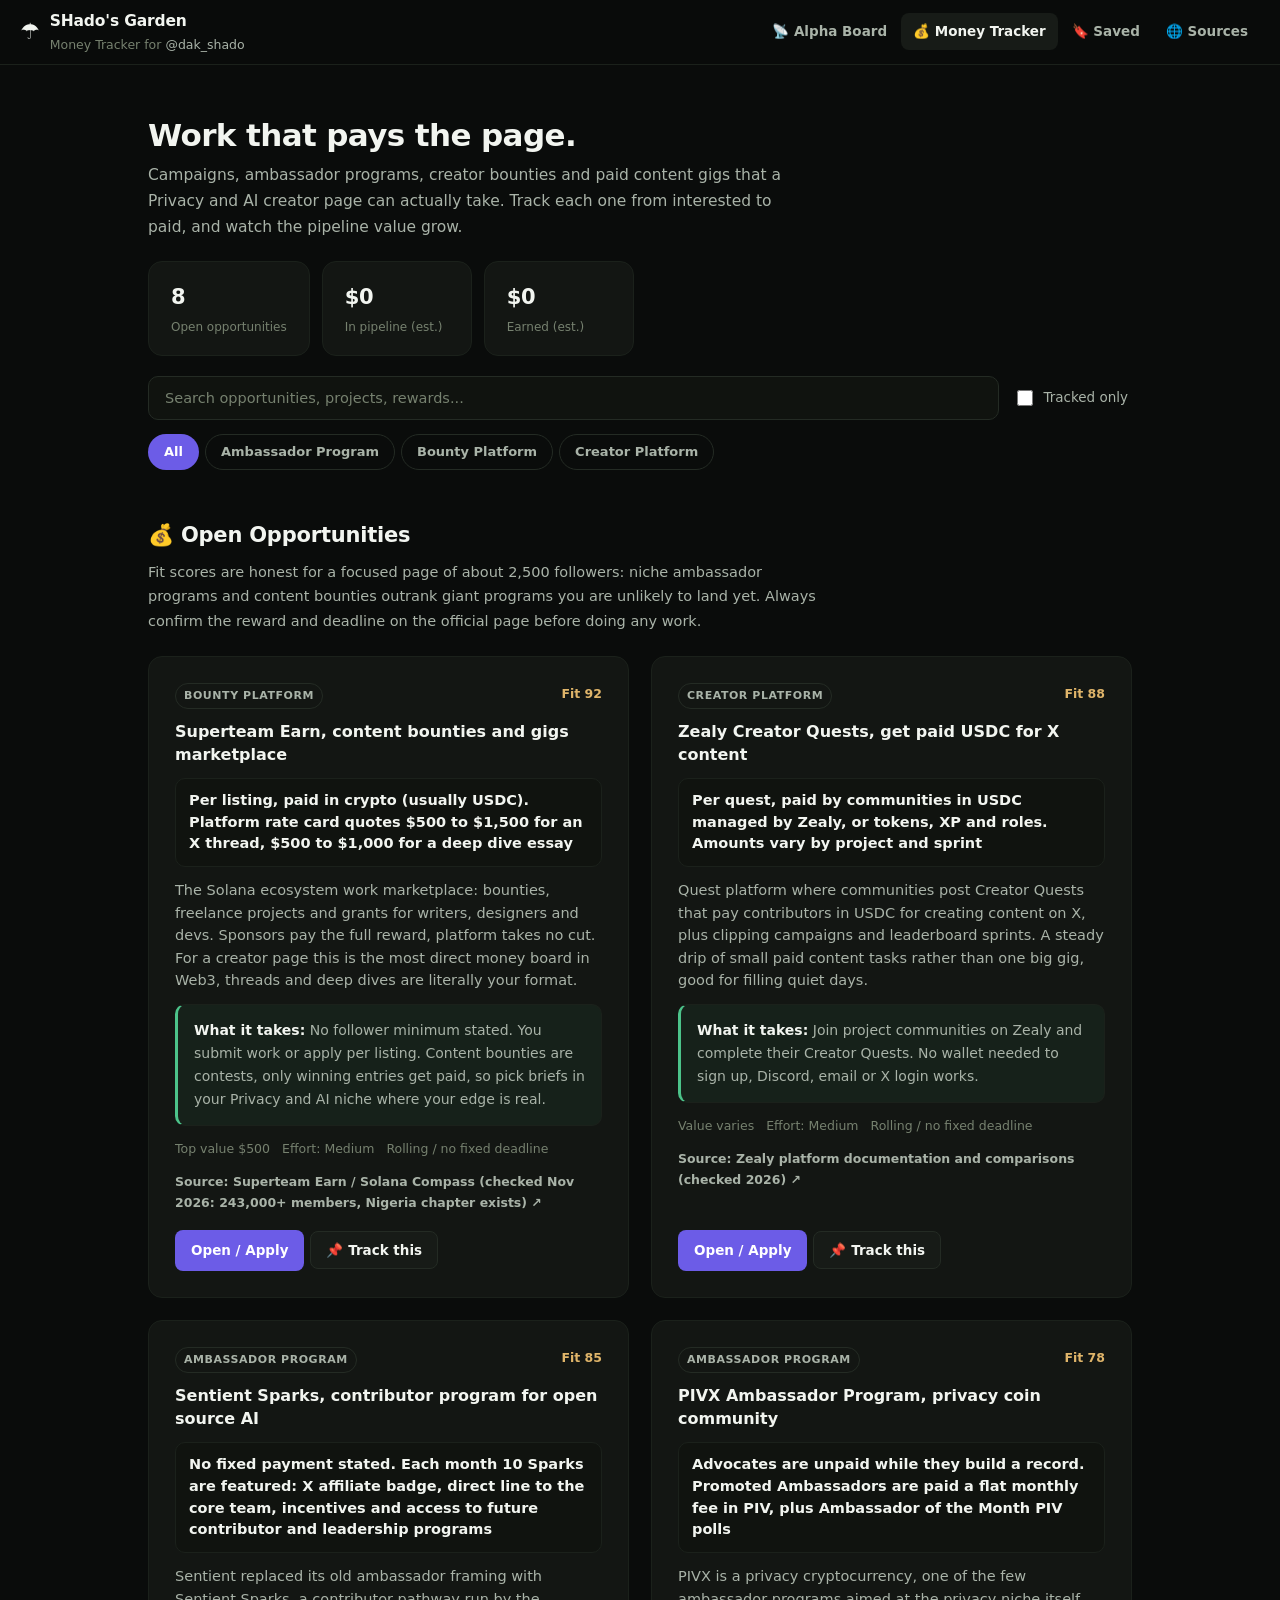
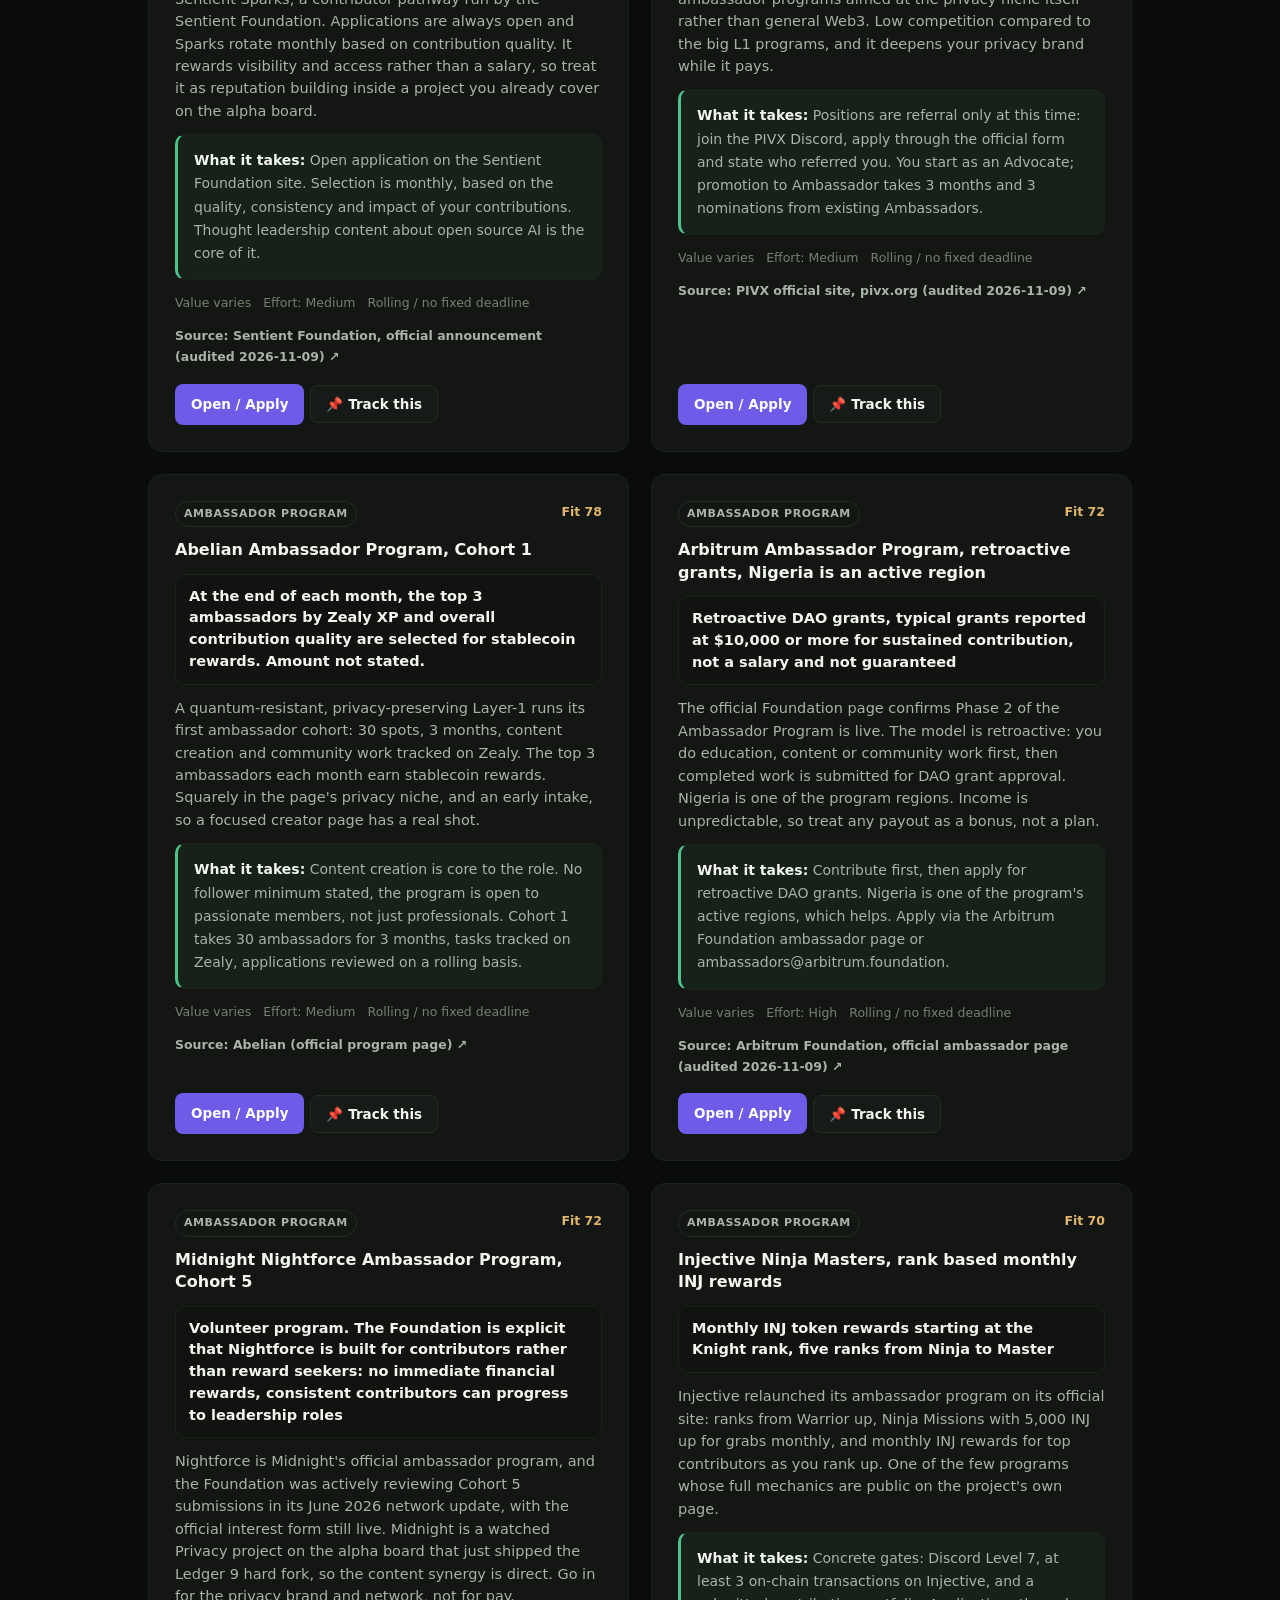
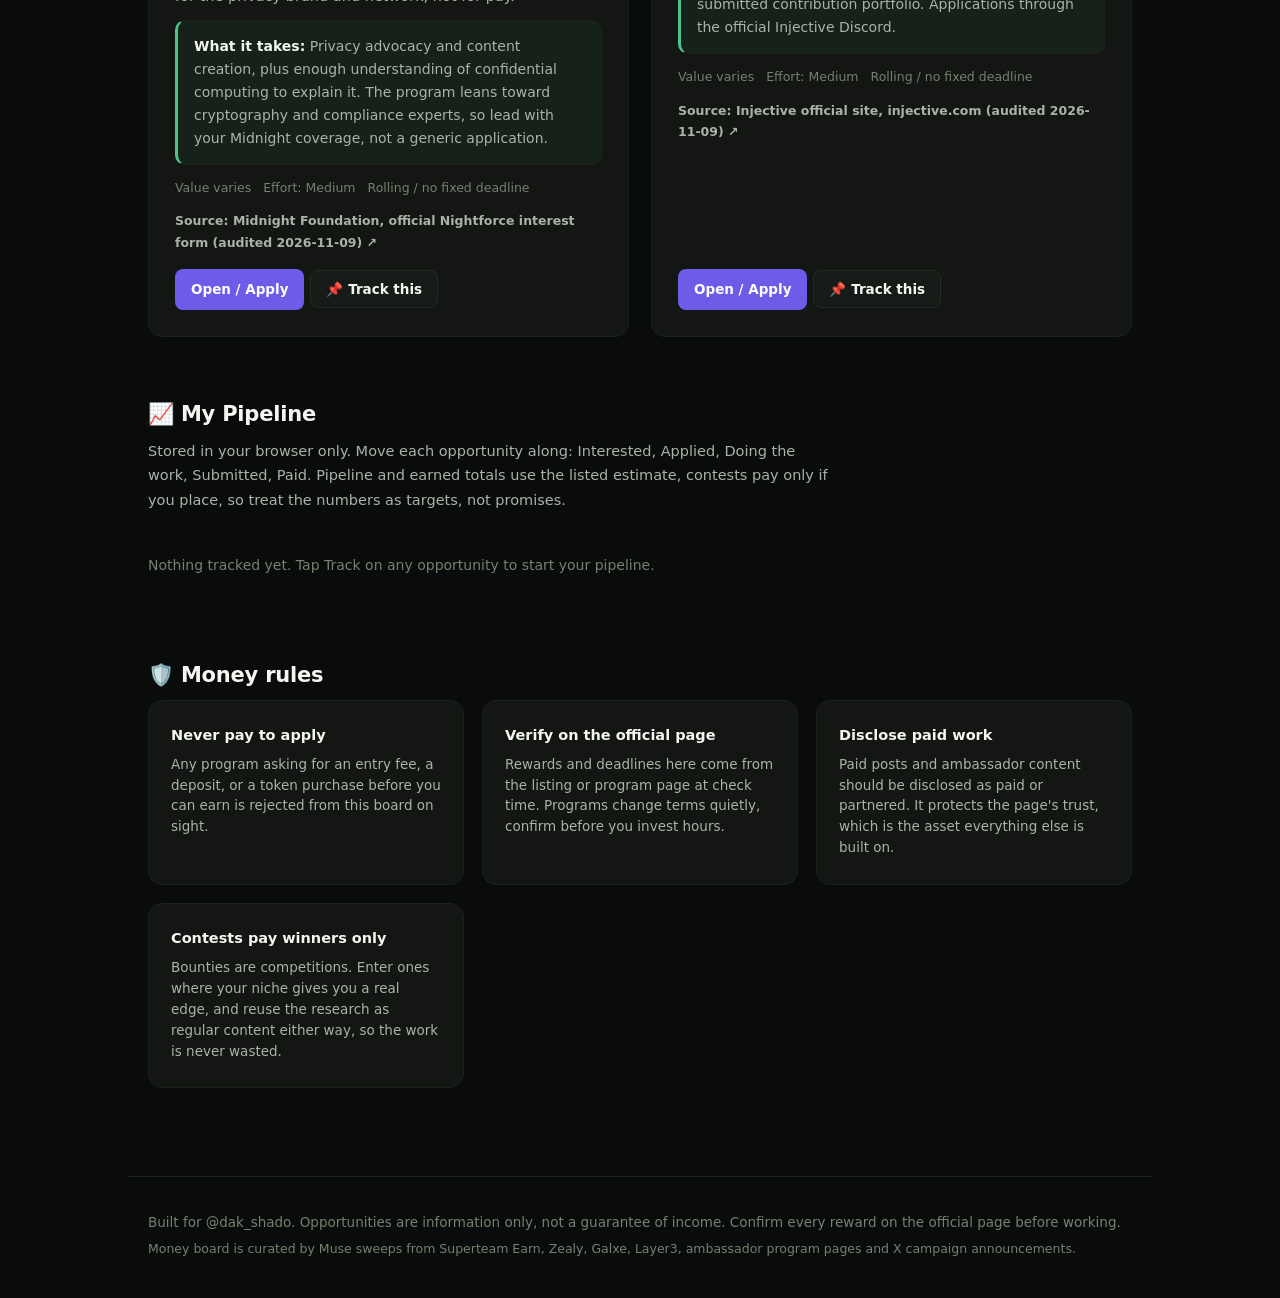
==== commit 9e02b30a: "Dark but breathable: green-souled dark theme restored with a generous spacing system, larger type, t" ====
--- a/money.html
+++ b/money.html
@@ -5,7 +5,7 @@
 <meta name="viewport" content="width=device-width, initial-scale=1">
 <title>Money Tracker, SHado's Garden</title>
 <meta name="description" content="Campaigns, ambassador programs, creator bounties and paid content opportunities for the @dak_shado page, with a pipeline tracker from interested to paid.">
-<link rel="stylesheet" href="styles.css?v=20261109-3">
+<link rel="stylesheet" href="styles.css?v=20261109-4">
 </head>
 <body>
 <header class="topbar">
--- a/styles.css
+++ b/styles.css
@@ -2,21 +2,21 @@
    Tokens first. Spacing follows a 4px scale, radii are restrained,
    one accent (violet), green reserved for positive/earned states. */
 :root{
-  --bg:#F6F7F9;
-  --bg2:#EDF0F4;
-  --card:#FFFFFF;
-  --elev:#FFFFFF;
-  --text:#16191F;
-  --muted:#4D5766;
-  --faint:#7C8694;
-  --line:#D8DEE6;
-  --line-soft:#E4E9EF;
-  --accent:#5B4BD6;
+  --bg:#0A0C0B;
+  --bg2:#10130F;
+  --card:#131613;
+  --elev:#171B17;
+  --text:#F2F5F0;
+  --muted:#A9B3A8;
+  --faint:#76816F;
+  --line:#242B24;
+  --line-soft:#1B211B;
+  --accent:#8B7CFF;
   --accent-solid:#6C5CE7;
   --accent-ink:#FFFFFF;
-  --green:#1E9E66;
-  --amber:#B97F16;
-  --teal:#0E8C7A;
+  --green:#4CC38A;
+  --amber:#E0B56A;
+  --teal:#5EC8B4;
   --r-sm:6px;
   --r-md:10px;
   --r-lg:14px;
@@ -25,14 +25,14 @@
 }
 *{box-sizing:border-box}
 html{scroll-behavior:smooth}
-body{margin:0;background:var(--bg);color:var(--text);font-family:var(--font);font-size:15px;line-height:1.6;-webkit-font-smoothing:antialiased;text-rendering:optimizeLegibility}
+body{margin:0;background:var(--bg);color:var(--text);font-family:var(--font);font-size:15.5px;line-height:1.7;-webkit-font-smoothing:antialiased;text-rendering:optimizeLegibility}
 a{color:var(--accent)}
-::selection{background:rgba(108,92,231,.25)}
+::selection{background:rgba(139,124,255,.32)}
 :focus{outline:none}
 :focus-visible{outline:2px solid var(--accent);outline-offset:2px;border-radius:4px}
 
 /* ---------- Top bar / navigation ---------- */
-.topbar{position:sticky;top:0;z-index:40;display:flex;justify-content:space-between;align-items:center;gap:16px;min-height:var(--topbar-h);padding:8px 20px;background:rgba(246,247,249,.88);backdrop-filter:blur(10px);border-bottom:1px solid var(--line-soft)}
+.topbar{position:sticky;top:0;z-index:40;display:flex;justify-content:space-between;align-items:center;gap:16px;min-height:var(--topbar-h);padding:8px 20px;background:rgba(10,12,11,.88);backdrop-filter:blur(10px);border-bottom:1px solid var(--line-soft)}
 .brand{display:flex;gap:10px;align-items:center;min-width:0}
 .brand-mark{font-size:22px;line-height:1}
 .brand-name{font-weight:650;font-size:15.5px;letter-spacing:-.01em;white-space:nowrap}
@@ -46,55 +46,55 @@
 .nav a.active{color:var(--text);background:var(--elev)}
 
 /* ---------- Hero ---------- */
-.hero{padding:36px 20px 4px;max-width:1024px;margin:0 auto}
-.hero h1{font-size:27px;line-height:1.2;font-weight:700;letter-spacing:-.02em;margin:0 0 8px}
-.hero p{color:var(--muted);max-width:660px;margin:0 0 16px;font-size:15px}
+.hero{padding:52px 20px 8px;max-width:1024px;margin:0 auto}
+.hero h1{font-size:31px;line-height:1.2;font-weight:700;letter-spacing:-.02em;margin:0 0 8px}
+.hero p{color:var(--muted);max-width:660px;margin:0 0 20px;font-size:15.5px;line-height:1.7}
 .hero-meta{display:flex;gap:16px;color:var(--faint);font-size:13px;margin-bottom:4px;flex-wrap:wrap}
 .hero-meta span:first-child{color:var(--muted);font-weight:550}
 
 /* ---------- Toolbar (search + filters, sticky) ---------- */
-.toolbar{position:sticky;top:var(--topbar-h);z-index:30;background:rgba(246,247,249,.94);backdrop-filter:blur(10px);padding:12px 0 10px;border-bottom:1px solid var(--line-soft);margin-top:12px}
-.search-row{display:flex;gap:8px;flex-wrap:wrap;margin-bottom:10px;align-items:center}
-.search-row input[type=search]{flex:1;min-width:200px;height:40px;padding:0 14px;border-radius:var(--r-md);border:1px solid var(--line);background:var(--bg2);color:var(--text);font-size:14.5px;font-family:var(--font)}
+.toolbar{position:sticky;top:var(--topbar-h);z-index:30;background:rgba(10,12,11,.94);backdrop-filter:blur(10px);padding:16px 0 14px;border-bottom:1px solid var(--line-soft);margin-top:12px}
+.search-row{display:flex;gap:10px;flex-wrap:wrap;margin-bottom:14px;align-items:center}
+.search-row input[type=search]{flex:1;min-width:200px;height:44px;padding:0 16px;border-radius:var(--r-md);border:1px solid var(--line);background:var(--bg2);color:var(--text);font-size:14.5px;font-family:var(--font)}
 .search-row input[type=search]::placeholder{color:var(--faint)}
 .search-row input[type=search]:focus{border-color:var(--accent)}
-.search-row select{height:40px;padding:0 10px;border-radius:var(--r-md);border:1px solid var(--line);background:var(--bg2);color:var(--text);font-size:14px;font-family:var(--font)}
+.search-row select{height:44px;padding:0 10px;border-radius:var(--r-md);border:1px solid var(--line);background:var(--bg2);color:var(--text);font-size:14px;font-family:var(--font)}
 .saved-toggle{display:flex;align-items:center;gap:7px;color:var(--muted);font-size:13.5px;cursor:pointer;padding:6px 4px}
 .saved-toggle input{width:16px;height:16px;accent-color:var(--accent-solid)}
 .chips{display:flex;gap:6px;flex-wrap:wrap}
-.chip{min-height:32px;padding:5px 13px;border-radius:999px;border:1px solid var(--line);background:transparent;color:var(--muted);cursor:pointer;font-size:13px;font-weight:550;font-family:var(--font);transition:background .15s,color .15s,border-color .15s}
-.chip:hover{color:var(--text);border-color:#B9C2CF}
+.chip{min-height:36px;padding:7px 15px;border-radius:999px;border:1px solid var(--line);background:transparent;color:var(--muted);cursor:pointer;font-size:13px;font-weight:550;font-family:var(--font);transition:background .15s,color .15s,border-color .15s}
+.chip:hover{color:var(--text);border-color:#2E362E}
 .chip.active{background:var(--accent-solid);color:var(--accent-ink);border-color:transparent;font-weight:600}
 
 /* ---------- Layout / sections ---------- */
-main{max-width:1024px;margin:0 auto;padding:8px 20px 64px}
-section{margin-top:40px}
-section:first-child{margin-top:24px}
-h2{font-size:19px;font-weight:650;letter-spacing:-.01em;margin:0 0 6px}
-.section-sub{color:var(--muted);font-size:14px;margin:0 0 16px;max-width:680px}
+main{max-width:1024px;margin:0 auto;padding:8px 20px 88px}
+section{margin-top:60px}
+section:first-child{margin-top:32px}
+h2{font-size:21px;font-weight:650;letter-spacing:-.01em;margin:0 0 6px}
+.section-sub{color:var(--muted);font-size:14.5px;margin:0 0 22px;max-width:680px}
 .empty{color:var(--faint);font-size:14px;padding:20px 0}
 
 /* ---------- Feed items (editorial rows) ---------- */
 #board-grid,#saved-grid{display:flex;flex-direction:column}
-#top-grid{display:grid;grid-template-columns:1fr 1fr;gap:0 36px}
-.sig{padding:20px 2px;border-bottom:1px solid var(--line-soft);display:flex;flex-direction:column;gap:7px}
+#top-grid{display:grid;grid-template-columns:1fr 1fr;gap:0 52px}
+.sig{padding:30px 4px;border-bottom:1px solid var(--line-soft);display:flex;flex-direction:column;gap:10px}
 .sig-meta{display:flex;align-items:center;gap:8px;font-size:12.5px;color:var(--faint);flex-wrap:wrap}
 .sig-meta .score{margin-left:auto}
 .src-link{color:var(--muted);text-decoration:none;font-weight:600}
 .src-link:hover{color:var(--accent);text-decoration:underline}
 .score{font-size:12.5px;color:var(--amber);font-weight:650;white-space:nowrap}
-.sig h3{margin:0;font-size:16.5px;line-height:1.38;font-weight:620;letter-spacing:-.005em}
+.sig h3{margin:0;font-size:18px;line-height:1.42;font-weight:620;letter-spacing:-.005em}
 .sig h3 a{color:var(--text);text-decoration:none}
 .sig h3 a:hover{color:var(--accent)}
-.sig p{margin:0;color:var(--muted);font-size:14.5px;line-height:1.55}
-.angle{background:var(--bg2);border:1px solid var(--line-soft);border-left:2px solid var(--accent);border-radius:8px;padding:9px 12px;font-size:13.5px;color:var(--muted)}
+.sig p{margin:0;color:var(--muted);font-size:15px;line-height:1.68}
+.angle{background:rgba(76,195,138,.06);border:1px solid var(--line-soft);border-left:3px solid var(--green);border-radius:10px;padding:14px 16px;font-size:14px;color:var(--muted);line-height:1.65}
 .angle strong{color:var(--text);font-weight:600}
 .sig-foot{display:flex;align-items:center;gap:10px;flex-wrap:wrap;margin-top:3px}
 .sig-foot .card-actions{margin-left:auto}
 .card-actions{display:flex;gap:6px;flex-wrap:wrap;align-items:center}
 .tag{font-size:11px;font-weight:650;letter-spacing:.05em;text-transform:uppercase;padding:3px 8px;border-radius:999px;border:1px solid var(--line);color:var(--muted);white-space:nowrap}
 .tag.Privacy{color:var(--teal)}
-.tag.AI{color:#6C5CE7}
+.tag.AI{color:#B79CFF}
 .tag.Agentic{color:var(--green)}
 .status-badge{font-size:11px;font-weight:650;padding:3px 8px;border-radius:999px;background:rgba(76,195,138,.14);color:var(--green)}
 .status-badge.drafted{background:rgba(224,181,106,.14);color:var(--amber)}
@@ -103,8 +103,8 @@
 .status-btns button{min-height:30px;padding:4px 11px;font-size:12px}
 
 /* ---------- Buttons ---------- */
-button,.button-link{min-height:36px;padding:7px 14px;border-radius:8px;border:1px solid var(--line);background:var(--elev);color:var(--text);cursor:pointer;font-size:13.5px;font-weight:550;font-family:var(--font);text-decoration:none;display:inline-flex;align-items:center;gap:6px;transition:background .15s,border-color .15s,filter .15s}
-button:hover,.button-link:hover{border-color:#B9C2CF;background:#E9EDF3}
+button,.button-link{min-height:38px;padding:8px 15px;border-radius:8px;border:1px solid var(--line);background:var(--elev);color:var(--text);cursor:pointer;font-size:13.5px;font-weight:550;font-family:var(--font);text-decoration:none;display:inline-flex;align-items:center;gap:6px;transition:background .15s,border-color .15s,filter .15s}
+button:hover,.button-link:hover{border-color:#2E362E;background:#1C211C}
 button.primary,.button-link.primary{background:var(--accent-solid);color:var(--accent-ink);border-color:transparent;font-weight:600}
 button.primary:hover,.button-link.primary:hover{background:var(--accent-solid);filter:brightness(1.1)}
 .sig .card-actions button,.sig .card-actions .button-link{min-height:32px;padding:5px 12px;font-size:13px;background:transparent}
@@ -114,8 +114,8 @@
 .status-btns button.on{background:var(--accent-solid);color:var(--accent-ink);border-color:transparent;font-weight:600}
 
 /* ---------- Cards (money board, sources) ---------- */
-.grid{display:grid;grid-template-columns:repeat(auto-fill,minmax(315px,1fr));gap:16px}
-.card{background:var(--card);border:1px solid var(--line-soft);border-radius:var(--r-lg);padding:20px;display:flex;flex-direction:column;gap:10px;transition:border-color .15s}
+.grid{display:grid;grid-template-columns:repeat(auto-fill,minmax(315px,1fr));gap:22px}
+.card{background:var(--card);border:1px solid var(--line-soft);border-radius:var(--r-lg);padding:26px;display:flex;flex-direction:column;gap:12px;transition:border-color .15s}
 .card:hover{border-color:var(--line)}
 .card-top{display:flex;justify-content:space-between;gap:8px;align-items:flex-start}
 .card h3{margin:0;font-size:16px;line-height:1.4;font-weight:620}
@@ -126,36 +126,36 @@
 .card-meta{display:flex;gap:12px;flex-wrap:wrap;color:var(--faint);font-size:12.5px;align-items:center}
 .card .card-actions{margin-top:auto;padding-top:4px}
 .reward{font-size:14.5px;font-weight:600;color:var(--text);background:var(--bg2);border:1px solid var(--line-soft);border-radius:var(--r-md);padding:11px 13px;line-height:1.5}
-.sources-list{display:grid;grid-template-columns:repeat(auto-fill,minmax(300px,1fr));gap:14px}
-.source-card{background:var(--card);border:1px solid var(--line-soft);border-radius:var(--r-lg);padding:18px}
+.sources-list{display:grid;grid-template-columns:repeat(auto-fill,minmax(300px,1fr));gap:18px}
+.source-card{background:var(--card);border:1px solid var(--line-soft);border-radius:var(--r-lg);padding:22px}
 .source-card h4{margin:0 0 6px;font-size:14.5px;font-weight:620}
 .source-card p{margin:0 0 4px;color:var(--muted);font-size:13.5px;line-height:1.55}
 .pill{font-size:10.5px;font-weight:650;letter-spacing:.04em;text-transform:uppercase;padding:2px 7px;border-radius:999px;border:1px solid var(--line);color:var(--accent);vertical-align:2px}
 
 /* ---------- Money stats & pipeline ---------- */
 .money-stats{display:flex;gap:12px;flex-wrap:wrap;margin-bottom:20px}
-.stat{background:var(--card);border:1px solid var(--line-soft);border-radius:var(--r-lg);padding:14px 18px;display:flex;flex-direction:column;gap:1px;min-width:150px}
+.stat{background:var(--card);border:1px solid var(--line-soft);border-radius:var(--r-lg);padding:18px 22px;display:flex;flex-direction:column;gap:1px;min-width:150px}
 .stat-num{font-size:21px;font-weight:700;letter-spacing:-.01em;color:var(--text)}
 .stat-label{font-size:12px;color:var(--faint)}
 .pipe-head{margin:20px 0 8px;font-size:14px;font-weight:650;color:var(--muted)}
-.pipe-row{display:flex;justify-content:space-between;gap:10px;align-items:center;background:var(--card);border:1px solid var(--line-soft);border-radius:var(--r-md);padding:10px 14px;margin-bottom:8px;flex-wrap:wrap;font-size:14px}
+.pipe-row{display:flex;justify-content:space-between;gap:10px;align-items:center;background:var(--card);border:1px solid var(--line-soft);border-radius:var(--r-md);padding:14px 18px;margin-bottom:10px;flex-wrap:wrap;font-size:14px}
 
 /* ---------- Project watch ---------- */
-.watch-group{display:flex;gap:12px;align-items:flex-start;margin-bottom:12px;flex-wrap:wrap}
+.watch-group{display:flex;gap:12px;align-items:flex-start;margin-bottom:16px;flex-wrap:wrap}
 .watch-label{font-weight:650;font-size:13.5px;padding-top:6px;min-width:128px;color:var(--muted)}
 
 /* ---------- Show more / footer / modal ---------- */
 .show-more-wrap{text-align:center;margin-top:28px}
 .show-more-wrap button{min-height:42px;padding:10px 26px;font-size:14px}
-footer{border-top:1px solid var(--line-soft);padding:26px 20px;max-width:1024px;margin:0 auto;color:var(--faint);font-size:13.5px}
+footer{border-top:1px solid var(--line-soft);padding:34px 20px;max-width:1024px;margin:0 auto;color:var(--faint);font-size:13.5px}
 footer p{margin:0 0 4px}
 footer strong{color:var(--muted)}
 .fine{font-size:12.5px}
-.modal-backdrop{position:fixed;inset:0;background:rgba(22,25,31,.45);backdrop-filter:blur(3px);display:flex;align-items:center;justify-content:center;padding:16px;z-index:60}
+.modal-backdrop{position:fixed;inset:0;background:rgba(3,5,4,.68);backdrop-filter:blur(3px);display:flex;align-items:center;justify-content:center;padding:16px;z-index:60}
 .modal-backdrop[hidden]{display:none !important}
-.modal{background:var(--elev);border:1px solid var(--line);border-radius:16px;max-width:640px;width:100%;padding:22px;position:relative;box-shadow:0 24px 64px rgba(22,25,31,.25)}
+.modal{background:var(--elev);border:1px solid var(--line);border-radius:16px;max-width:640px;width:100%;padding:28px;position:relative;box-shadow:0 24px 64px rgba(0,0,0,.55)}
 .modal h3{margin:0 0 6px;font-size:17px;font-weight:650}
-.modal textarea{width:100%;background:var(--bg2);color:var(--text);border:1px solid var(--line);border-radius:var(--r-md);padding:12px;font-family:ui-monospace,SFMono-Regular,Menlo,monospace;font-size:13px;line-height:1.55;resize:vertical}
+.modal textarea{width:100%;background:var(--bg);color:var(--text);border:1px solid var(--line);border-radius:var(--r-md);padding:12px;font-family:ui-monospace,SFMono-Regular,Menlo,monospace;font-size:13px;line-height:1.55;resize:vertical}
 .modal textarea:focus{border-color:var(--accent)}
 .modal-close{position:absolute;right:10px;top:10px;min-height:34px;padding:4px 11px}
 .modal-actions{display:flex;gap:8px;margin-top:14px;flex-wrap:wrap}
@@ -176,8 +176,8 @@
   .hero{padding:26px 16px 2px}
   .hero h1{font-size:23px}
   main{padding:4px 16px 48px}
-  section{margin-top:34px}
-  .sig{padding:17px 0}
+  section{margin-top:44px}
+  .sig{padding:24px 0}
   .sig h3{font-size:16px}
   .grid{grid-template-columns:1fr}
   .watch-label{min-width:100%}
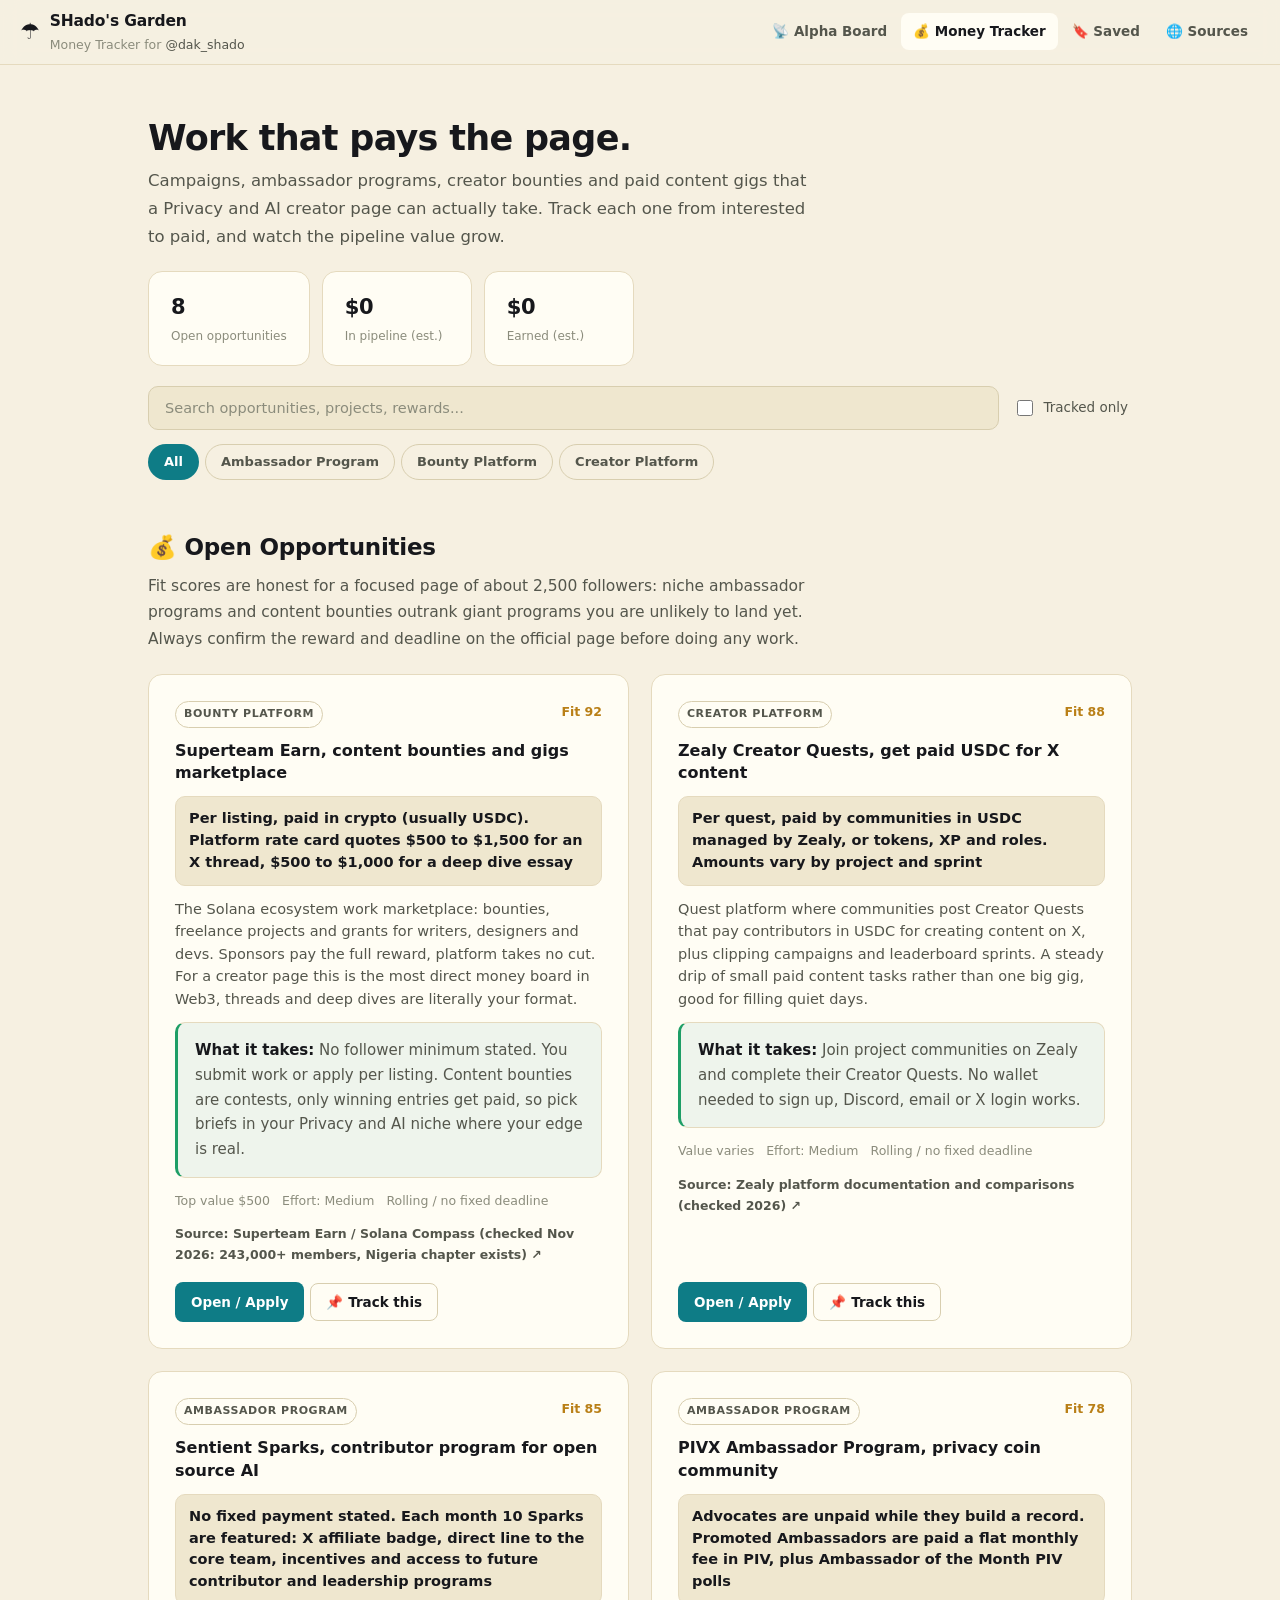
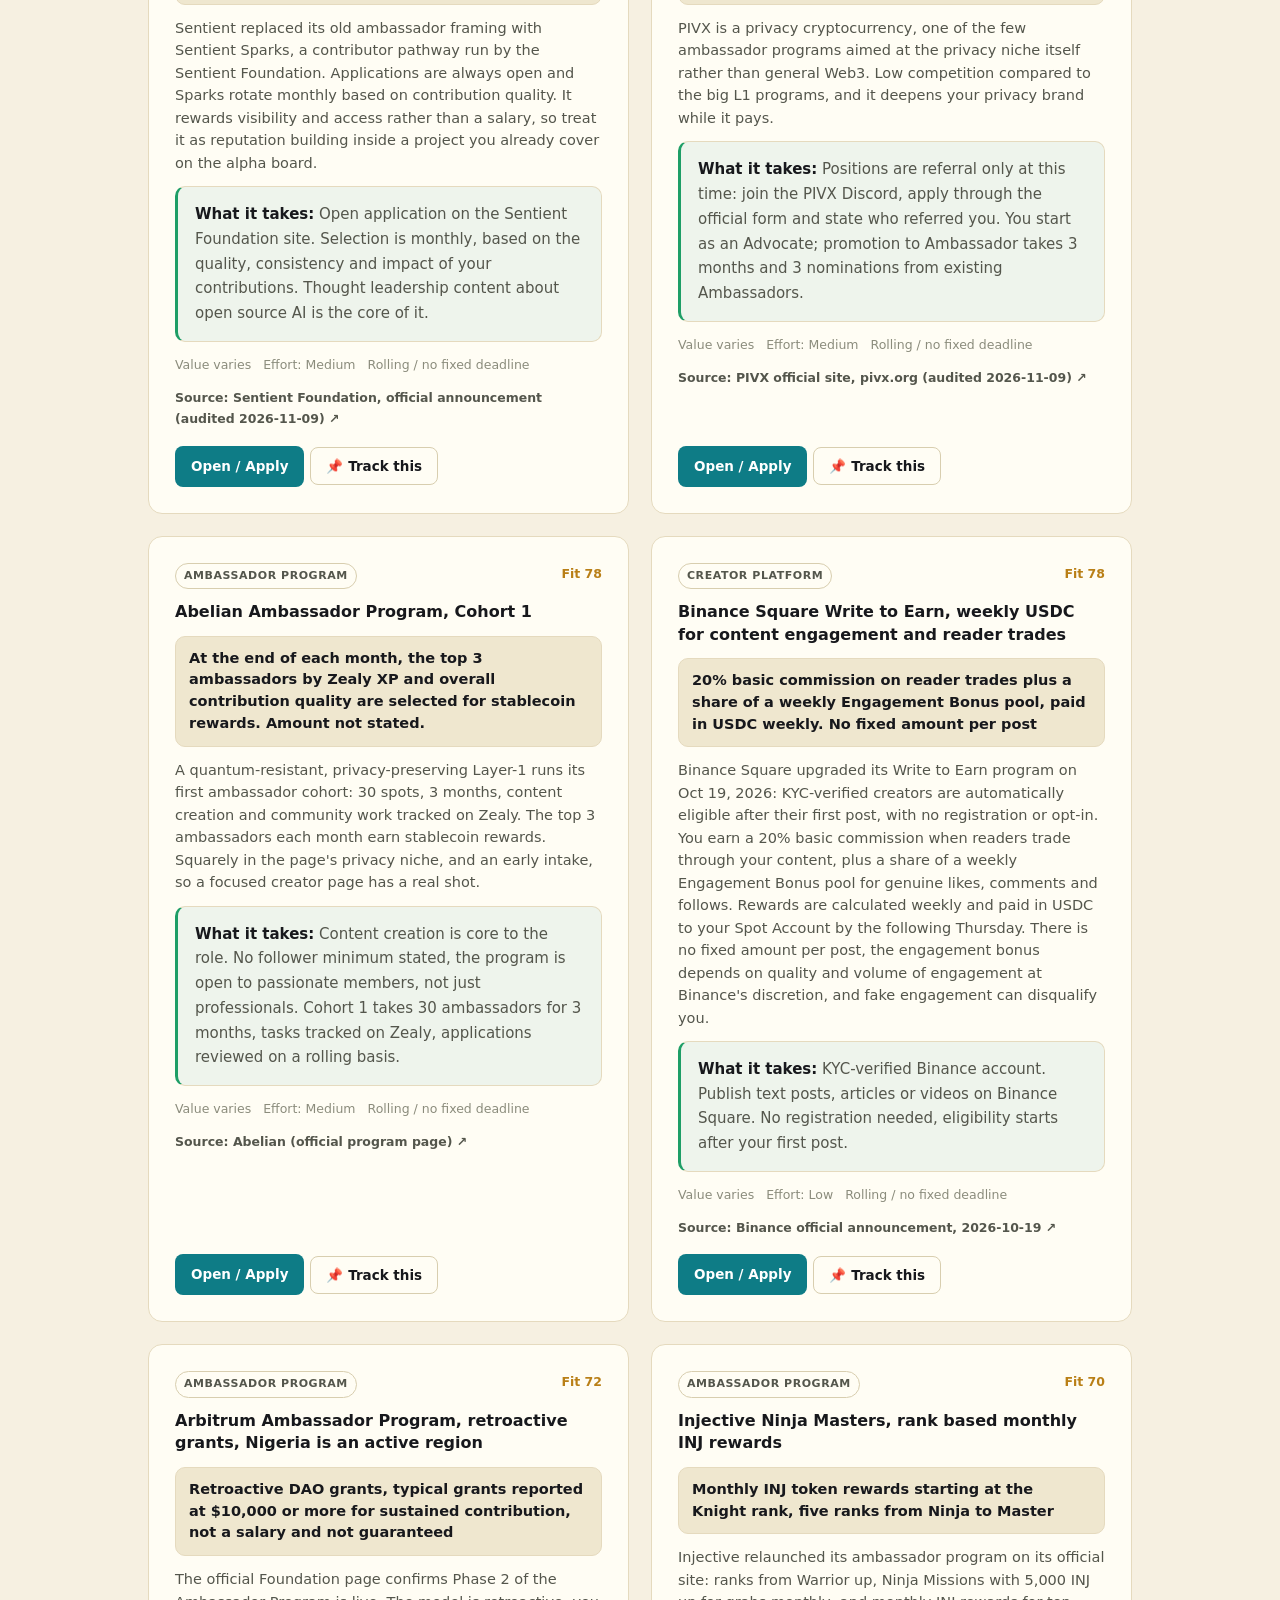
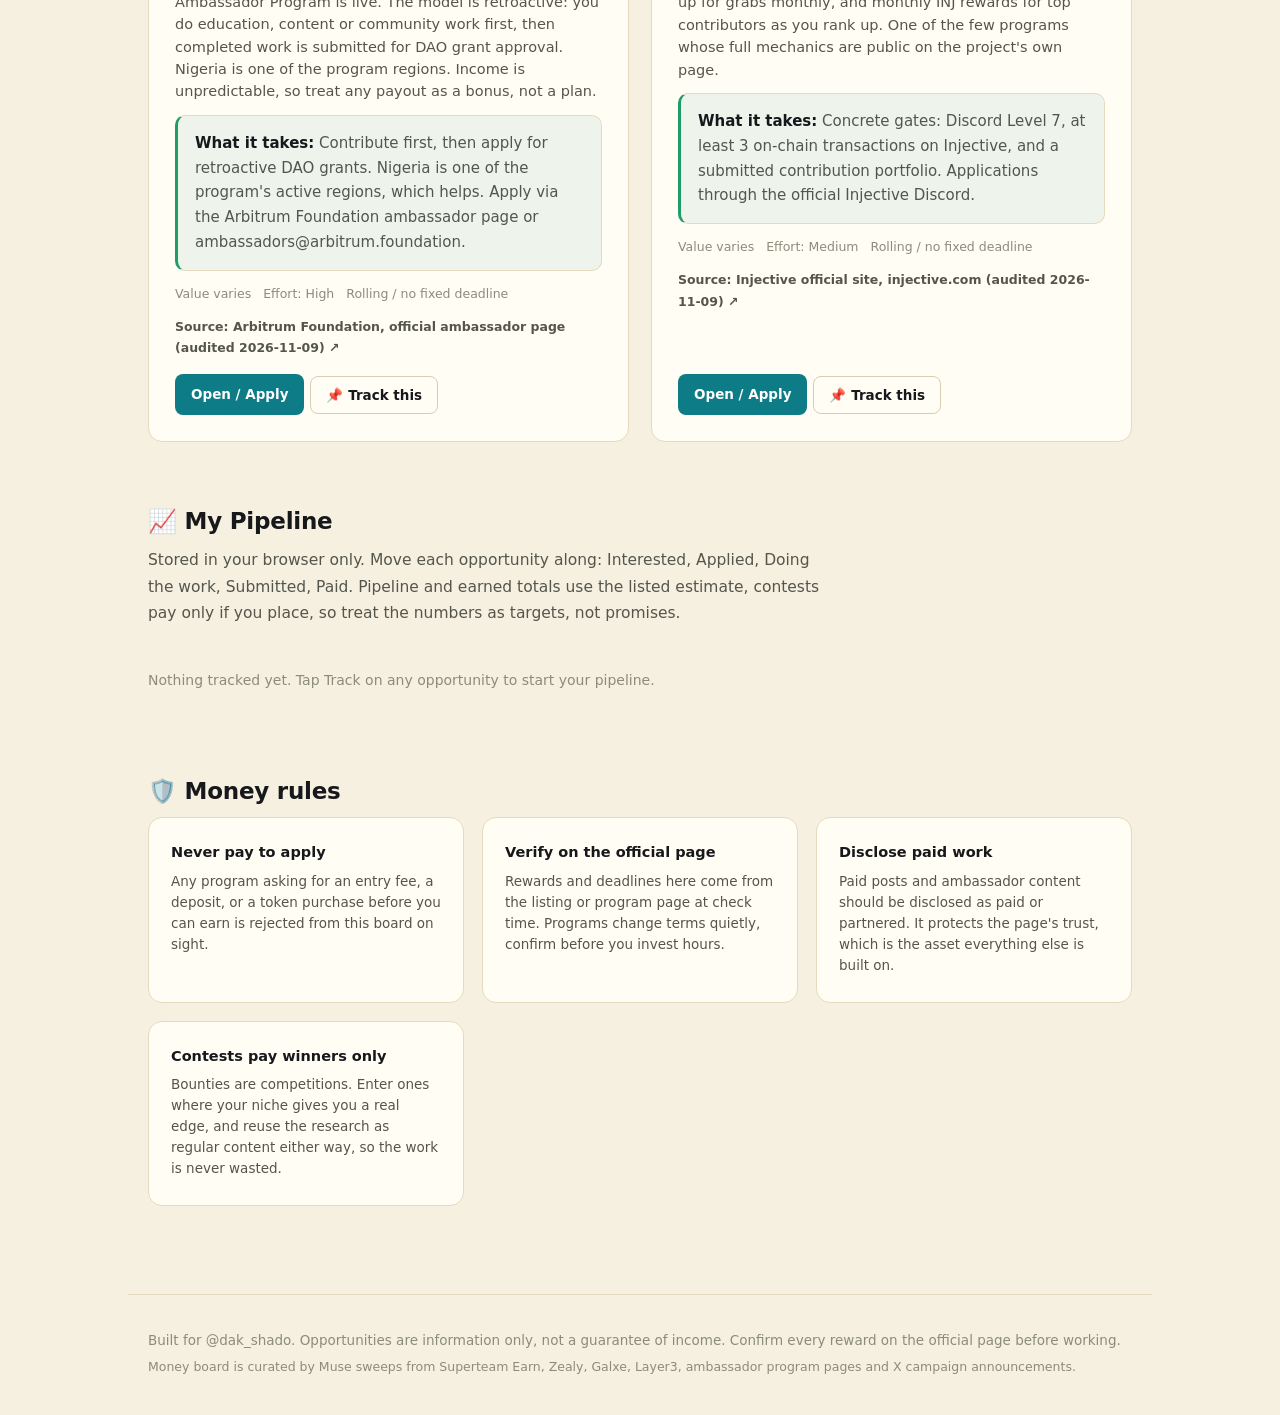
==== commit 5e098305: "Cream template, bigger type, newest-first default sort (user request)" ====
--- a/money.html
+++ b/money.html
@@ -5,7 +5,7 @@
 <meta name="viewport" content="width=device-width, initial-scale=1">
 <title>Money Tracker, SHado's Garden</title>
 <meta name="description" content="Campaigns, ambassador programs, creator bounties and paid content opportunities for the @dak_shado page, with a pipeline tracker from interested to paid.">
-<link rel="stylesheet" href="styles.css?v=20261109-4">
+<link rel="stylesheet" href="styles.css?v=20261111-1">
 </head>
 <body>
 <header class="topbar">
--- a/styles.css
+++ b/styles.css
@@ -2,21 +2,21 @@
    Tokens first. Spacing follows a 4px scale, radii are restrained,
    one accent (violet), green reserved for positive/earned states. */
 :root{
-  --bg:#0A0C0B;
-  --bg2:#10130F;
-  --card:#131613;
-  --elev:#171B17;
-  --text:#F2F5F0;
-  --muted:#A9B3A8;
-  --faint:#76816F;
-  --line:#242B24;
-  --line-soft:#1B211B;
-  --accent:#8B7CFF;
-  --accent-solid:#6C5CE7;
+  --bg:#F6F0E1;
+  --bg2:#EFE7CF;
+  --card:#FFFDF4;
+  --elev:#FFFDF4;
+  --text:#17181C;
+  --muted:#54564C;
+  --faint:#8B8C7C;
+  --line:#D8CEAF;
+  --line-soft:#E5DABE;
+  --accent:#0B6B74;
+  --accent-solid:#0E7C86;
   --accent-ink:#FFFFFF;
-  --green:#4CC38A;
-  --amber:#E0B56A;
-  --teal:#5EC8B4;
+  --green:#1E9E66;
+  --amber:#B97F16;
+  --teal:#0E7C86;
   --r-sm:6px;
   --r-md:10px;
   --r-lg:14px;
@@ -25,14 +25,14 @@
 }
 *{box-sizing:border-box}
 html{scroll-behavior:smooth}
-body{margin:0;background:var(--bg);color:var(--text);font-family:var(--font);font-size:15.5px;line-height:1.7;-webkit-font-smoothing:antialiased;text-rendering:optimizeLegibility}
+body{margin:0;background:var(--bg);color:var(--text);font-family:var(--font);font-size:17px;line-height:1.7;-webkit-font-smoothing:antialiased;text-rendering:optimizeLegibility}
 a{color:var(--accent)}
-::selection{background:rgba(139,124,255,.32)}
+::selection{background:rgba(14,124,134,.25)}
 :focus{outline:none}
 :focus-visible{outline:2px solid var(--accent);outline-offset:2px;border-radius:4px}
 
 /* ---------- Top bar / navigation ---------- */
-.topbar{position:sticky;top:0;z-index:40;display:flex;justify-content:space-between;align-items:center;gap:16px;min-height:var(--topbar-h);padding:8px 20px;background:rgba(10,12,11,.88);backdrop-filter:blur(10px);border-bottom:1px solid var(--line-soft)}
+.topbar{position:sticky;top:0;z-index:40;display:flex;justify-content:space-between;align-items:center;gap:16px;min-height:var(--topbar-h);padding:8px 20px;background:rgba(246,240,225,.9);backdrop-filter:blur(10px);border-bottom:1px solid var(--line-soft)}
 .brand{display:flex;gap:10px;align-items:center;min-width:0}
 .brand-mark{font-size:22px;line-height:1}
 .brand-name{font-weight:650;font-size:15.5px;letter-spacing:-.01em;white-space:nowrap}
@@ -47,13 +47,13 @@
 
 /* ---------- Hero ---------- */
 .hero{padding:52px 20px 8px;max-width:1024px;margin:0 auto}
-.hero h1{font-size:31px;line-height:1.2;font-weight:700;letter-spacing:-.02em;margin:0 0 8px}
-.hero p{color:var(--muted);max-width:660px;margin:0 0 20px;font-size:15.5px;line-height:1.7}
+.hero h1{font-size:35px;line-height:1.2;font-weight:700;letter-spacing:-.02em;margin:0 0 8px}
+.hero p{color:var(--muted);max-width:660px;margin:0 0 20px;font-size:16.5px;line-height:1.7}
 .hero-meta{display:flex;gap:16px;color:var(--faint);font-size:13px;margin-bottom:4px;flex-wrap:wrap}
 .hero-meta span:first-child{color:var(--muted);font-weight:550}
 
 /* ---------- Toolbar (search + filters, sticky) ---------- */
-.toolbar{position:sticky;top:var(--topbar-h);z-index:30;background:rgba(10,12,11,.94);backdrop-filter:blur(10px);padding:16px 0 14px;border-bottom:1px solid var(--line-soft);margin-top:12px}
+.toolbar{position:sticky;top:var(--topbar-h);z-index:30;background:rgba(246,240,225,.96);backdrop-filter:blur(10px);padding:16px 0 14px;border-bottom:1px solid var(--line-soft);margin-top:12px}
 .search-row{display:flex;gap:10px;flex-wrap:wrap;margin-bottom:14px;align-items:center}
 .search-row input[type=search]{flex:1;min-width:200px;height:44px;padding:0 16px;border-radius:var(--r-md);border:1px solid var(--line);background:var(--bg2);color:var(--text);font-size:14.5px;font-family:var(--font)}
 .search-row input[type=search]::placeholder{color:var(--faint)}
@@ -63,15 +63,15 @@
 .saved-toggle input{width:16px;height:16px;accent-color:var(--accent-solid)}
 .chips{display:flex;gap:6px;flex-wrap:wrap}
 .chip{min-height:36px;padding:7px 15px;border-radius:999px;border:1px solid var(--line);background:transparent;color:var(--muted);cursor:pointer;font-size:13px;font-weight:550;font-family:var(--font);transition:background .15s,color .15s,border-color .15s}
-.chip:hover{color:var(--text);border-color:#2E362E}
+.chip:hover{color:var(--text);border-color:#B4A67F}
 .chip.active{background:var(--accent-solid);color:var(--accent-ink);border-color:transparent;font-weight:600}
 
 /* ---------- Layout / sections ---------- */
 main{max-width:1024px;margin:0 auto;padding:8px 20px 88px}
 section{margin-top:60px}
 section:first-child{margin-top:32px}
-h2{font-size:21px;font-weight:650;letter-spacing:-.01em;margin:0 0 6px}
-.section-sub{color:var(--muted);font-size:14.5px;margin:0 0 22px;max-width:680px}
+h2{font-size:23px;font-weight:650;letter-spacing:-.01em;margin:0 0 6px}
+.section-sub{color:var(--muted);font-size:15.5px;margin:0 0 22px;max-width:680px}
 .empty{color:var(--faint);font-size:14px;padding:20px 0}
 
 /* ---------- Feed items (editorial rows) ---------- */
@@ -83,18 +83,18 @@
 .src-link{color:var(--muted);text-decoration:none;font-weight:600}
 .src-link:hover{color:var(--accent);text-decoration:underline}
 .score{font-size:12.5px;color:var(--amber);font-weight:650;white-space:nowrap}
-.sig h3{margin:0;font-size:18px;line-height:1.42;font-weight:620;letter-spacing:-.005em}
+.sig h3{margin:0;font-size:20px;line-height:1.42;font-weight:620;letter-spacing:-.005em}
 .sig h3 a{color:var(--text);text-decoration:none}
 .sig h3 a:hover{color:var(--accent)}
-.sig p{margin:0;color:var(--muted);font-size:15px;line-height:1.68}
-.angle{background:rgba(76,195,138,.06);border:1px solid var(--line-soft);border-left:3px solid var(--green);border-radius:10px;padding:14px 16px;font-size:14px;color:var(--muted);line-height:1.65}
+.sig p{margin:0;color:var(--muted);font-size:16px;line-height:1.68}
+.angle{background:rgba(14,124,134,.07);border:1px solid var(--line-soft);border-left:3px solid var(--teal);border-radius:10px;padding:15px 17px;font-size:15px;color:var(--muted);line-height:1.65}
 .angle strong{color:var(--text);font-weight:600}
 .sig-foot{display:flex;align-items:center;gap:10px;flex-wrap:wrap;margin-top:3px}
 .sig-foot .card-actions{margin-left:auto}
 .card-actions{display:flex;gap:6px;flex-wrap:wrap;align-items:center}
 .tag{font-size:11px;font-weight:650;letter-spacing:.05em;text-transform:uppercase;padding:3px 8px;border-radius:999px;border:1px solid var(--line);color:var(--muted);white-space:nowrap}
 .tag.Privacy{color:var(--teal)}
-.tag.AI{color:#B79CFF}
+.tag.AI{color:#6C5CE7}
 .tag.Agentic{color:var(--green)}
 .status-badge{font-size:11px;font-weight:650;padding:3px 8px;border-radius:999px;background:rgba(76,195,138,.14);color:var(--green)}
 .status-badge.drafted{background:rgba(224,181,106,.14);color:var(--amber)}
@@ -104,7 +104,7 @@
 
 /* ---------- Buttons ---------- */
 button,.button-link{min-height:38px;padding:8px 15px;border-radius:8px;border:1px solid var(--line);background:var(--elev);color:var(--text);cursor:pointer;font-size:13.5px;font-weight:550;font-family:var(--font);text-decoration:none;display:inline-flex;align-items:center;gap:6px;transition:background .15s,border-color .15s,filter .15s}
-button:hover,.button-link:hover{border-color:#2E362E;background:#1C211C}
+button:hover,.button-link:hover{border-color:#B4A67F;background:#EAE0C6}
 button.primary,.button-link.primary{background:var(--accent-solid);color:var(--accent-ink);border-color:transparent;font-weight:600}
 button.primary:hover,.button-link.primary:hover{background:var(--accent-solid);filter:brightness(1.1)}
 .sig .card-actions button,.sig .card-actions .button-link{min-height:32px;padding:5px 12px;font-size:13px;background:transparent}
@@ -151,9 +151,9 @@
 footer p{margin:0 0 4px}
 footer strong{color:var(--muted)}
 .fine{font-size:12.5px}
-.modal-backdrop{position:fixed;inset:0;background:rgba(3,5,4,.68);backdrop-filter:blur(3px);display:flex;align-items:center;justify-content:center;padding:16px;z-index:60}
+.modal-backdrop{position:fixed;inset:0;background:rgba(23,24,28,.45);backdrop-filter:blur(3px);display:flex;align-items:center;justify-content:center;padding:16px;z-index:60}
 .modal-backdrop[hidden]{display:none !important}
-.modal{background:var(--elev);border:1px solid var(--line);border-radius:16px;max-width:640px;width:100%;padding:28px;position:relative;box-shadow:0 24px 64px rgba(0,0,0,.55)}
+.modal{background:var(--elev);border:1px solid var(--line);border-radius:16px;max-width:640px;width:100%;padding:28px;position:relative;box-shadow:0 24px 64px rgba(23,24,28,.28)}
 .modal h3{margin:0 0 6px;font-size:17px;font-weight:650}
 .modal textarea{width:100%;background:var(--bg);color:var(--text);border:1px solid var(--line);border-radius:var(--r-md);padding:12px;font-family:ui-monospace,SFMono-Regular,Menlo,monospace;font-size:13px;line-height:1.55;resize:vertical}
 .modal textarea:focus{border-color:var(--accent)}
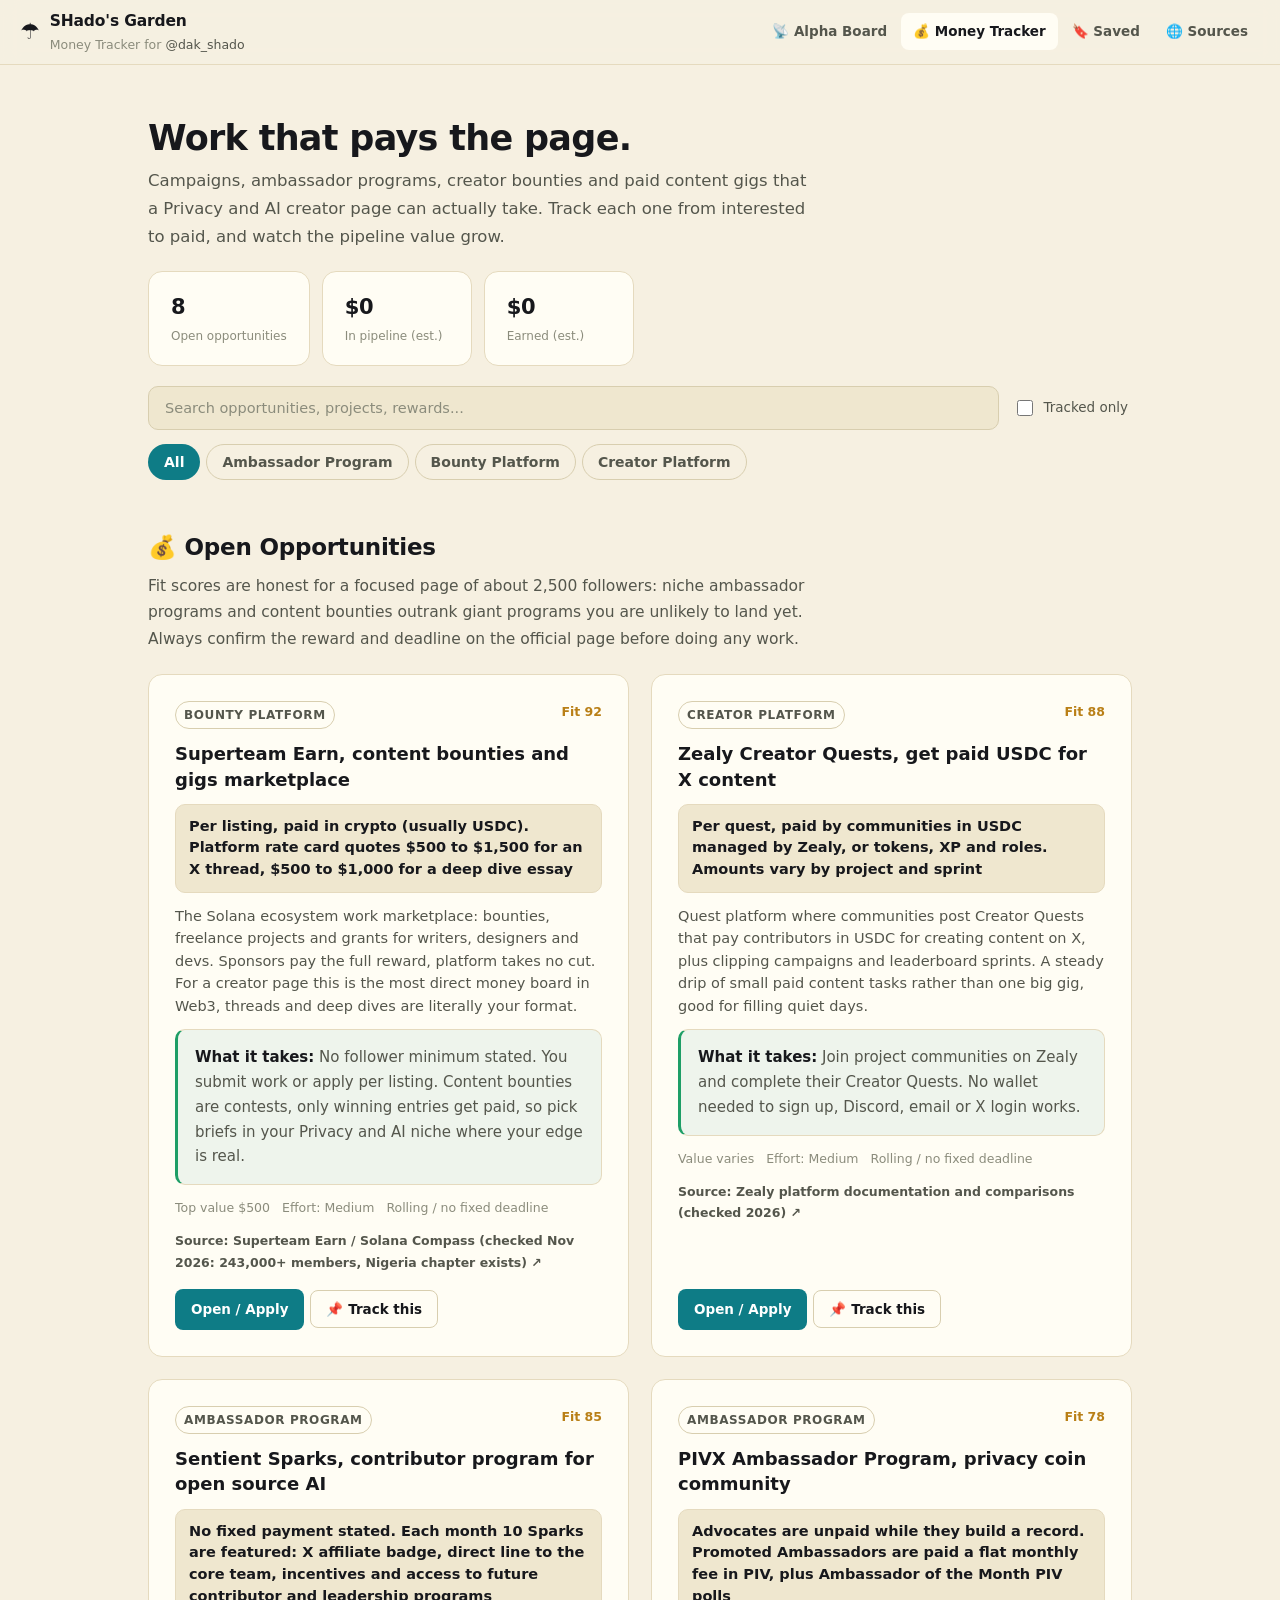
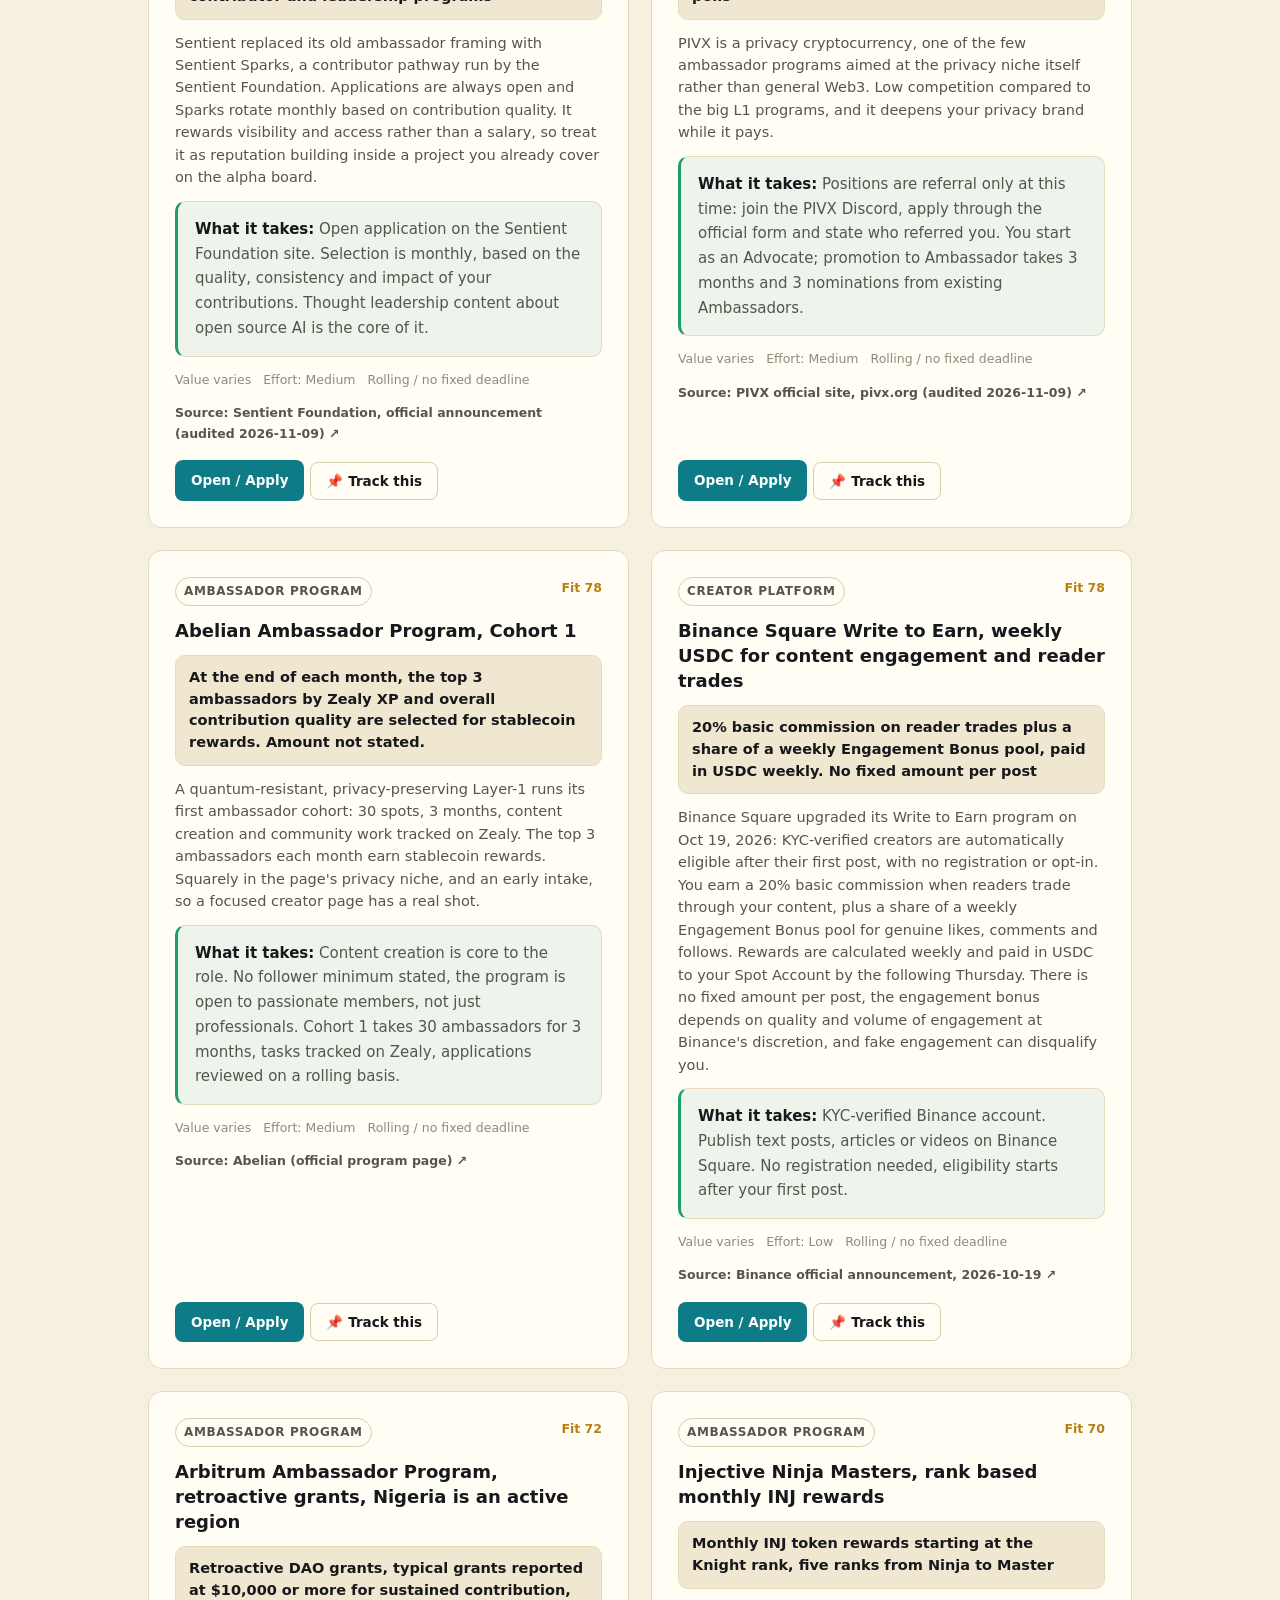
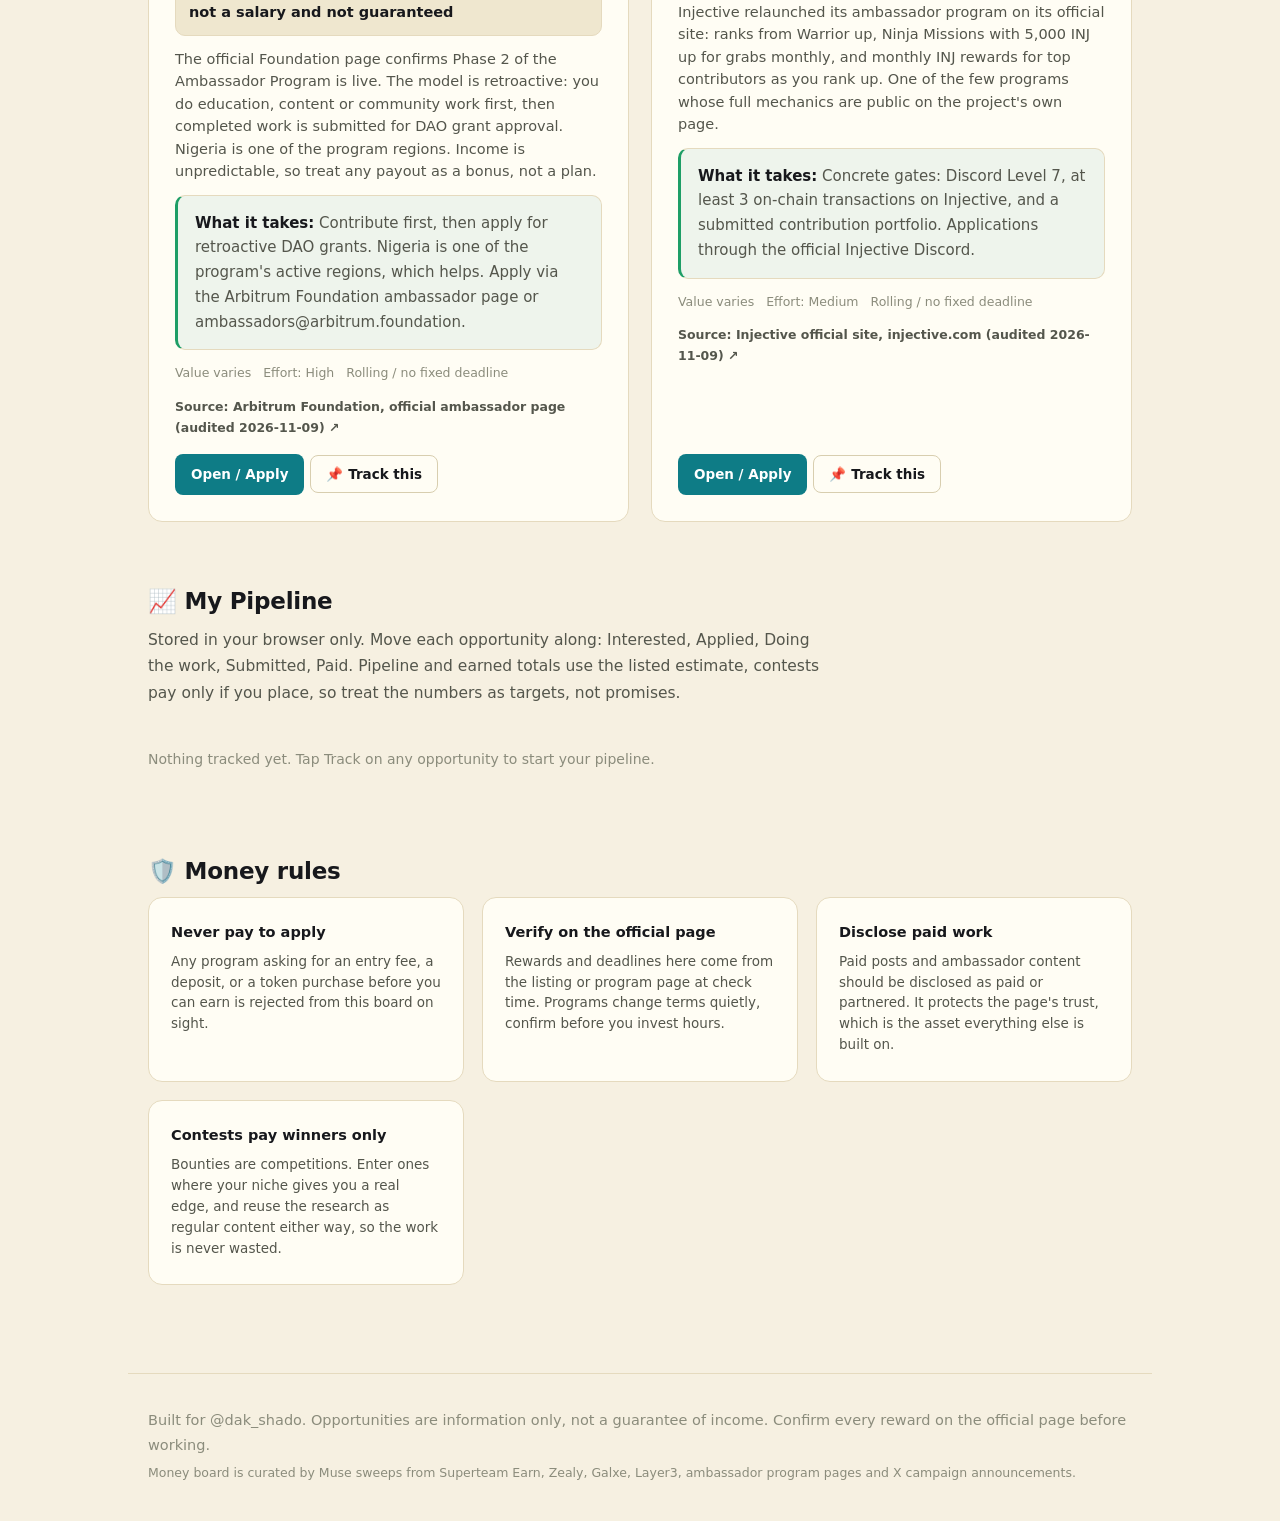
==== commit b310f7aa: "Finish the bigger-type pass (chips, tags, card titles, footer)" ====
--- a/money.html
+++ b/money.html
@@ -5,7 +5,7 @@
 <meta name="viewport" content="width=device-width, initial-scale=1">
 <title>Money Tracker, SHado's Garden</title>
 <meta name="description" content="Campaigns, ambassador programs, creator bounties and paid content opportunities for the @dak_shado page, with a pipeline tracker from interested to paid.">
-<link rel="stylesheet" href="styles.css?v=20261111-1">
+<link rel="stylesheet" href="styles.css?v=20261111-2">
 </head>
 <body>
 <header class="topbar">
--- a/styles.css
+++ b/styles.css
@@ -62,7 +62,7 @@
 .saved-toggle{display:flex;align-items:center;gap:7px;color:var(--muted);font-size:13.5px;cursor:pointer;padding:6px 4px}
 .saved-toggle input{width:16px;height:16px;accent-color:var(--accent-solid)}
 .chips{display:flex;gap:6px;flex-wrap:wrap}
-.chip{min-height:36px;padding:7px 15px;border-radius:999px;border:1px solid var(--line);background:transparent;color:var(--muted);cursor:pointer;font-size:13px;font-weight:550;font-family:var(--font);transition:background .15s,color .15s,border-color .15s}
+.chip{min-height:36px;padding:7px 15px;border-radius:999px;border:1px solid var(--line);background:transparent;color:var(--muted);cursor:pointer;font-size:14px;font-weight:550;font-family:var(--font);transition:background .15s,color .15s,border-color .15s}
 .chip:hover{color:var(--text);border-color:#B4A67F}
 .chip.active{background:var(--accent-solid);color:var(--accent-ink);border-color:transparent;font-weight:600}
 
@@ -92,7 +92,7 @@
 .sig-foot{display:flex;align-items:center;gap:10px;flex-wrap:wrap;margin-top:3px}
 .sig-foot .card-actions{margin-left:auto}
 .card-actions{display:flex;gap:6px;flex-wrap:wrap;align-items:center}
-.tag{font-size:11px;font-weight:650;letter-spacing:.05em;text-transform:uppercase;padding:3px 8px;border-radius:999px;border:1px solid var(--line);color:var(--muted);white-space:nowrap}
+.tag{font-size:12px;font-weight:650;letter-spacing:.05em;text-transform:uppercase;padding:3px 8px;border-radius:999px;border:1px solid var(--line);color:var(--muted);white-space:nowrap}
 .tag.Privacy{color:var(--teal)}
 .tag.AI{color:#6C5CE7}
 .tag.Agentic{color:var(--green)}
@@ -118,7 +118,7 @@
 .card{background:var(--card);border:1px solid var(--line-soft);border-radius:var(--r-lg);padding:26px;display:flex;flex-direction:column;gap:12px;transition:border-color .15s}
 .card:hover{border-color:var(--line)}
 .card-top{display:flex;justify-content:space-between;gap:8px;align-items:flex-start}
-.card h3{margin:0;font-size:16px;line-height:1.4;font-weight:620}
+.card h3{margin:0;font-size:18px;line-height:1.4;font-weight:620}
 .card h3 a{color:var(--text);text-decoration:none}
 .card h3 a:hover{color:var(--accent)}
 .card p{margin:0;color:var(--muted);font-size:14.5px;line-height:1.55}
@@ -147,7 +147,7 @@
 /* ---------- Show more / footer / modal ---------- */
 .show-more-wrap{text-align:center;margin-top:28px}
 .show-more-wrap button{min-height:42px;padding:10px 26px;font-size:14px}
-footer{border-top:1px solid var(--line-soft);padding:34px 20px;max-width:1024px;margin:0 auto;color:var(--faint);font-size:13.5px}
+footer{border-top:1px solid var(--line-soft);padding:34px 20px;max-width:1024px;margin:0 auto;color:var(--faint);font-size:14.5px}
 footer p{margin:0 0 4px}
 footer strong{color:var(--muted)}
 .fine{font-size:12.5px}
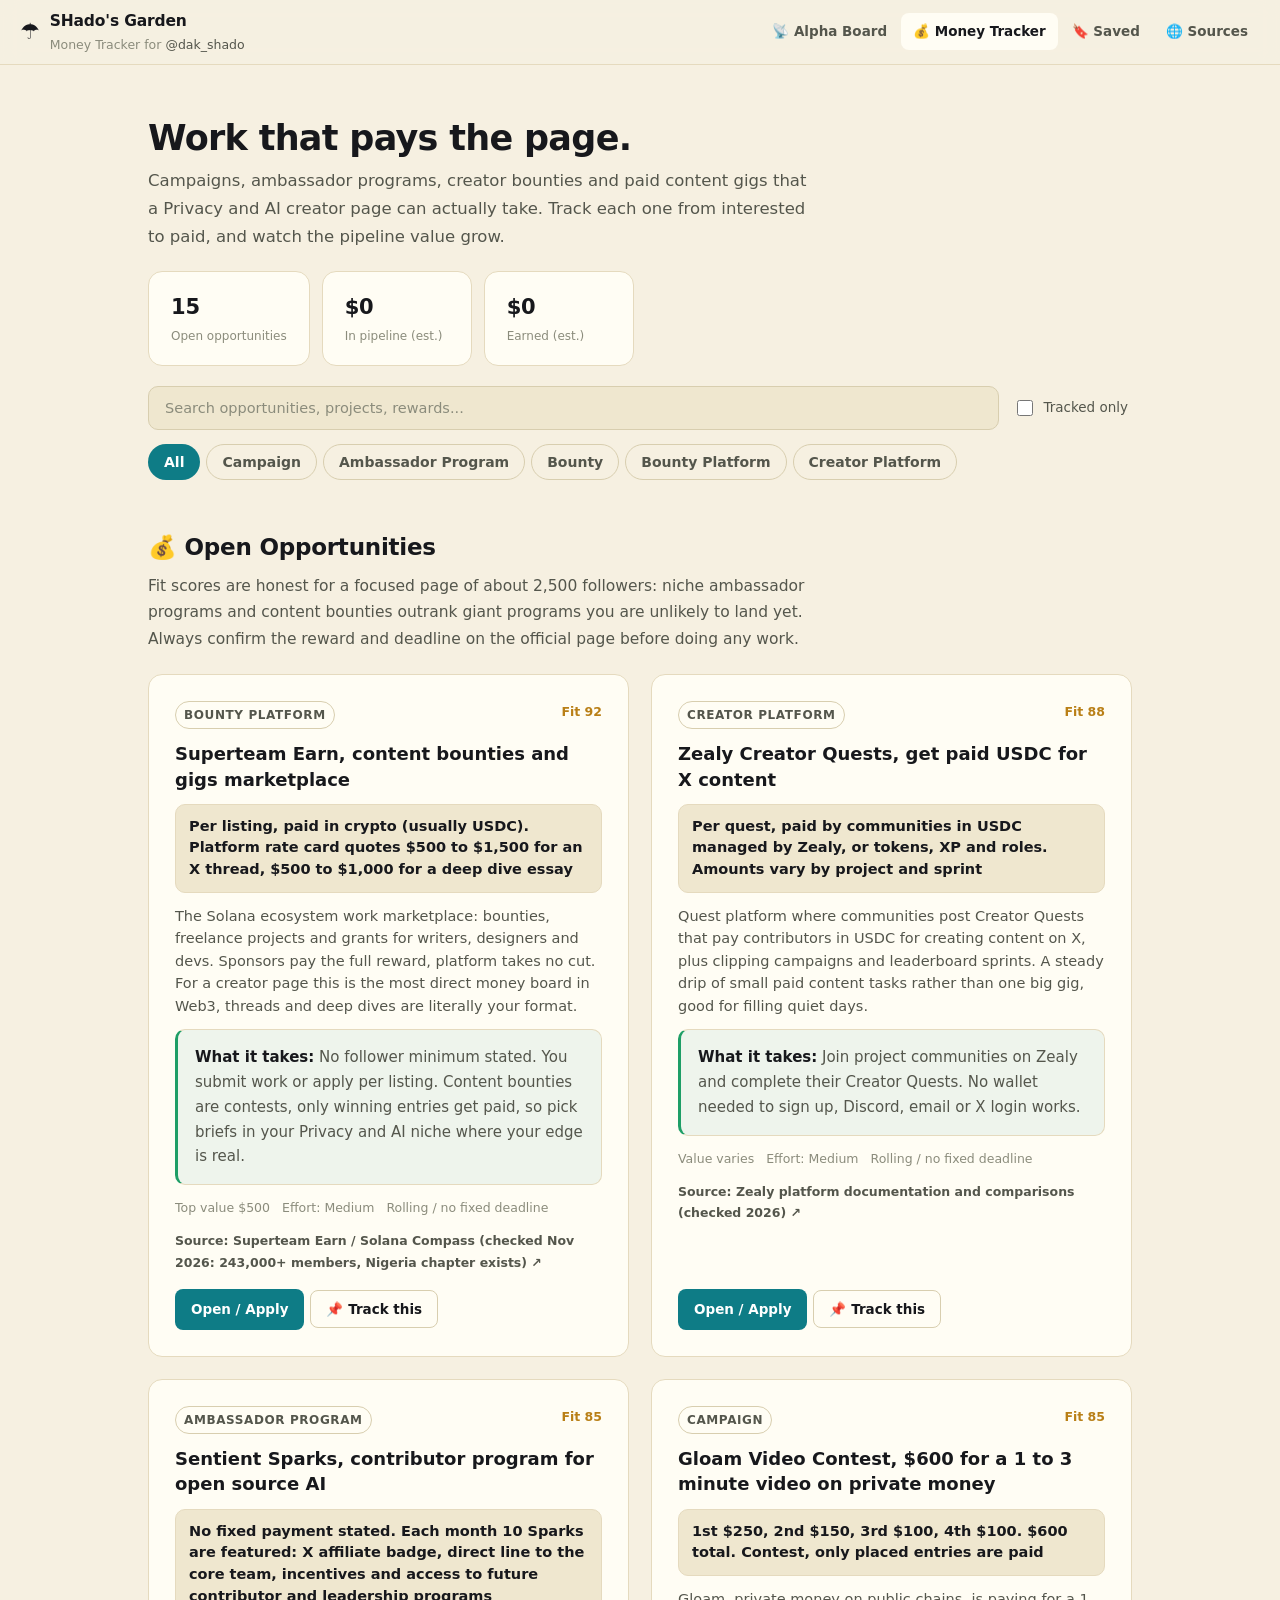
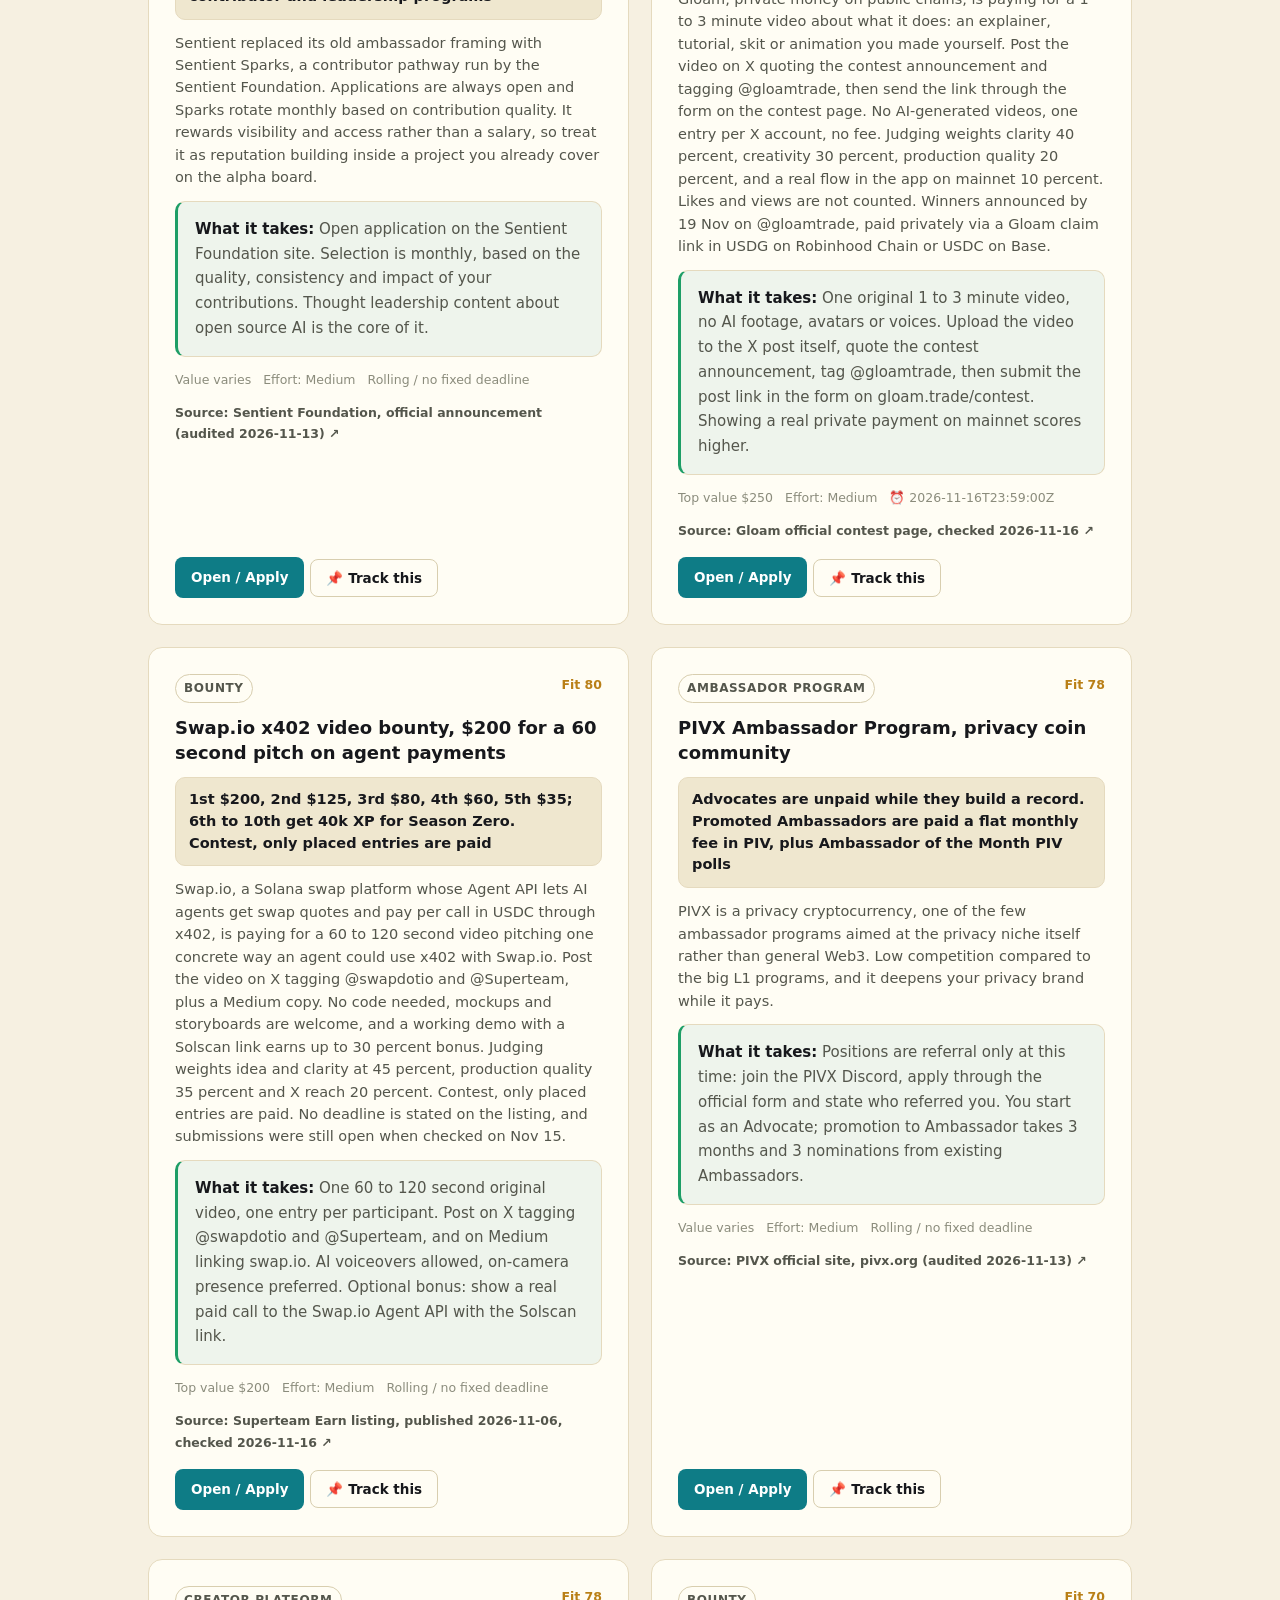
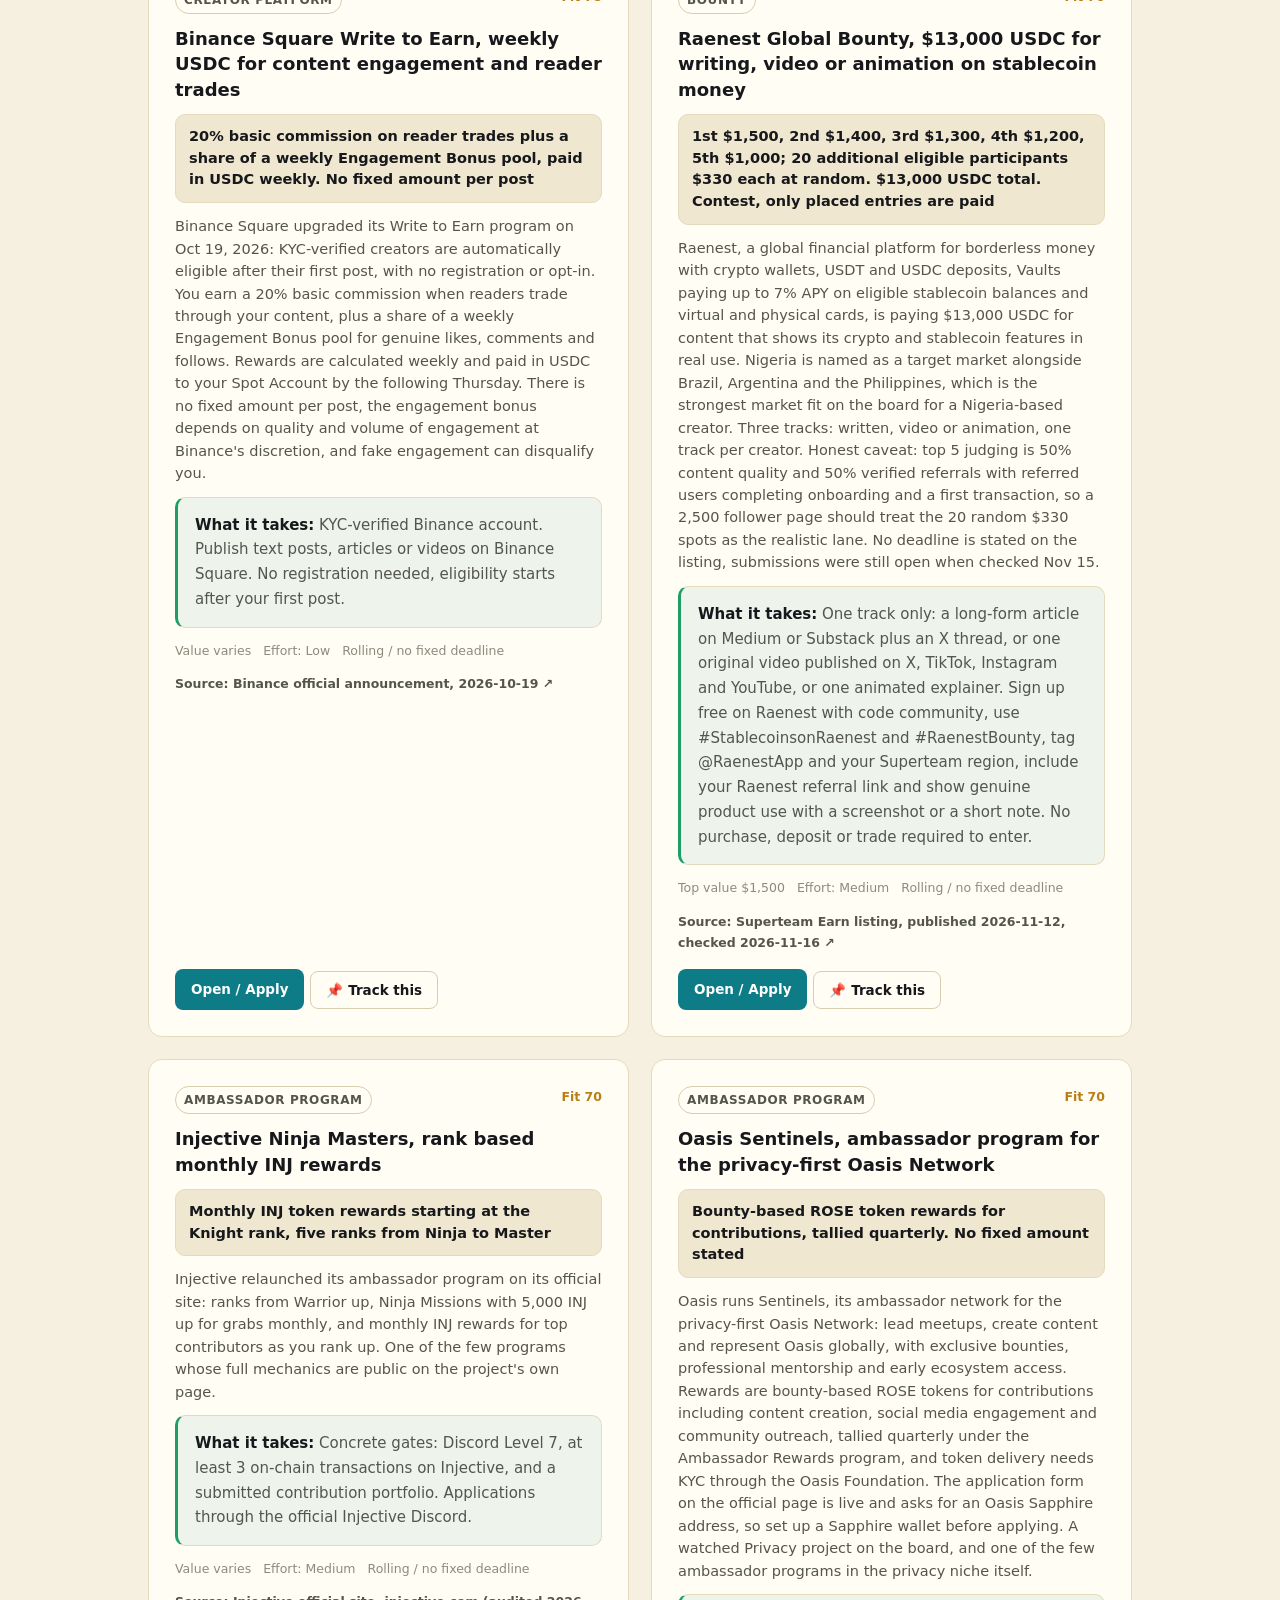
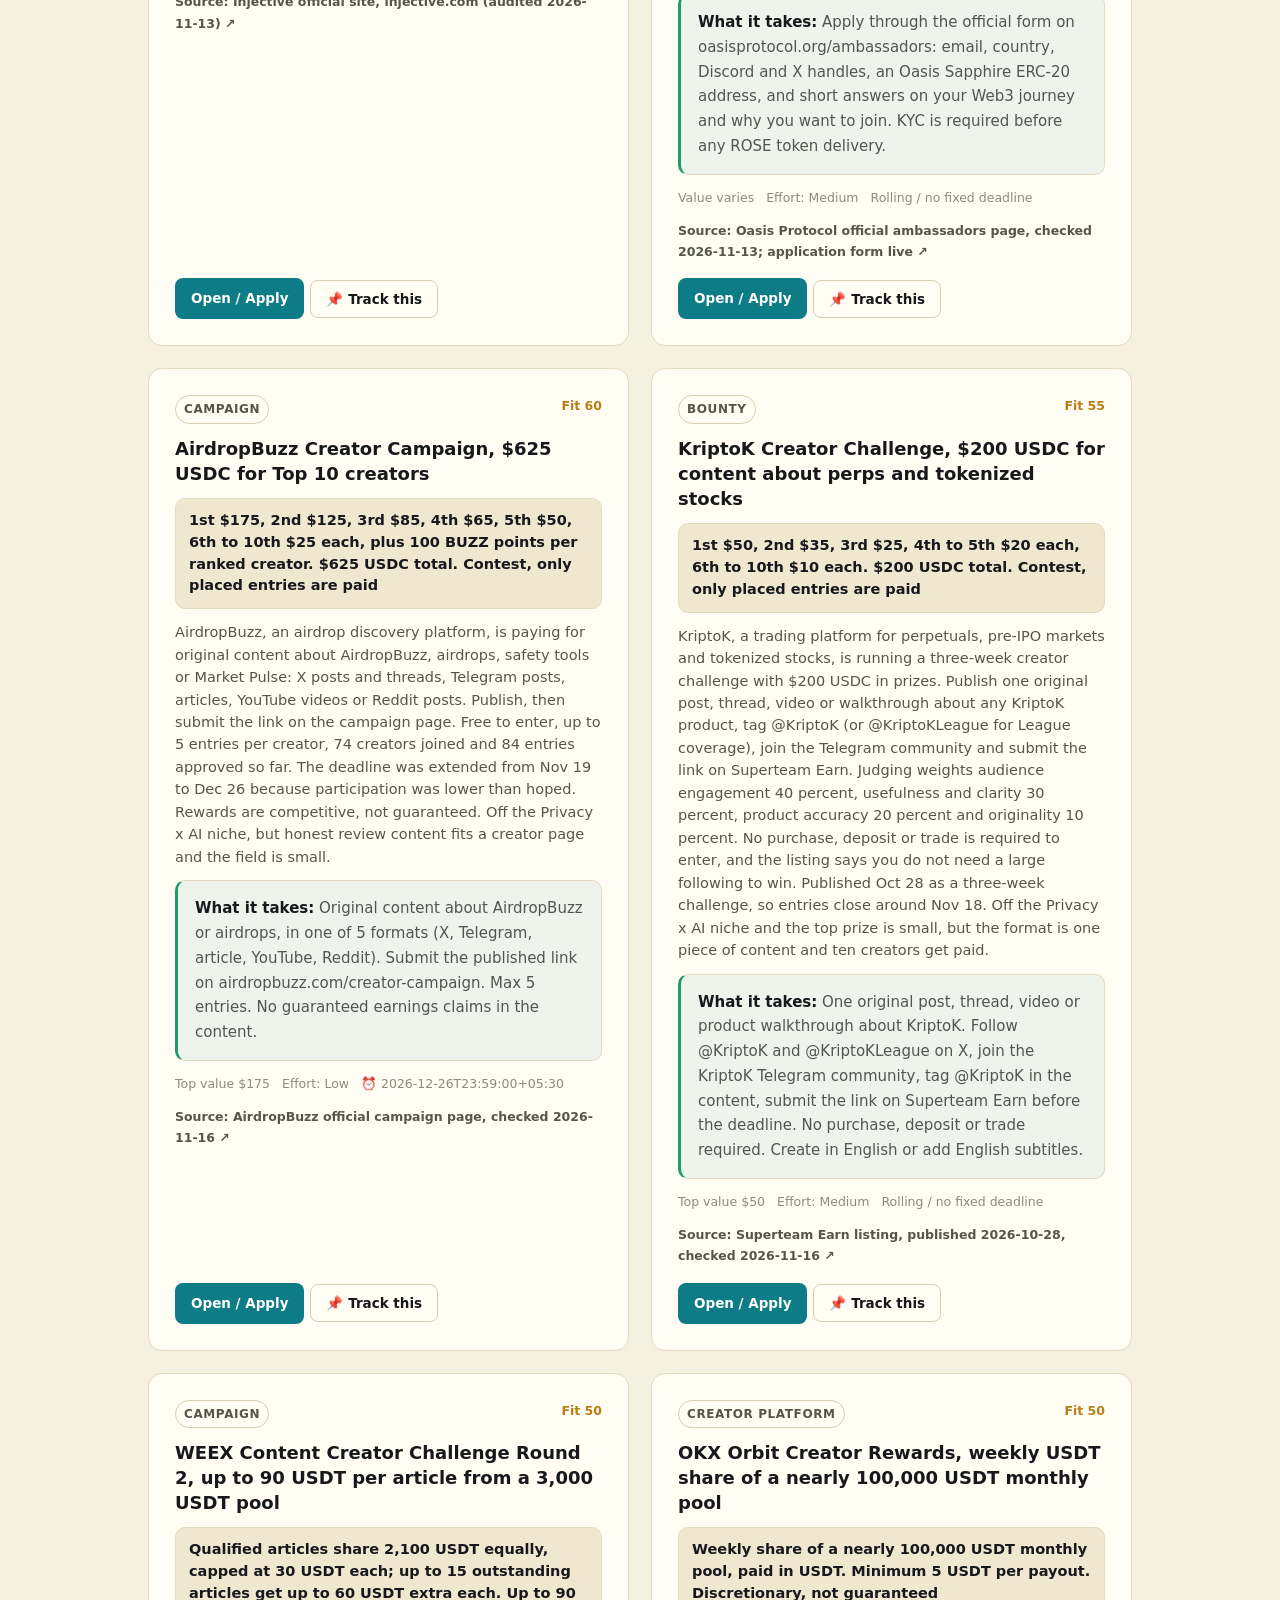
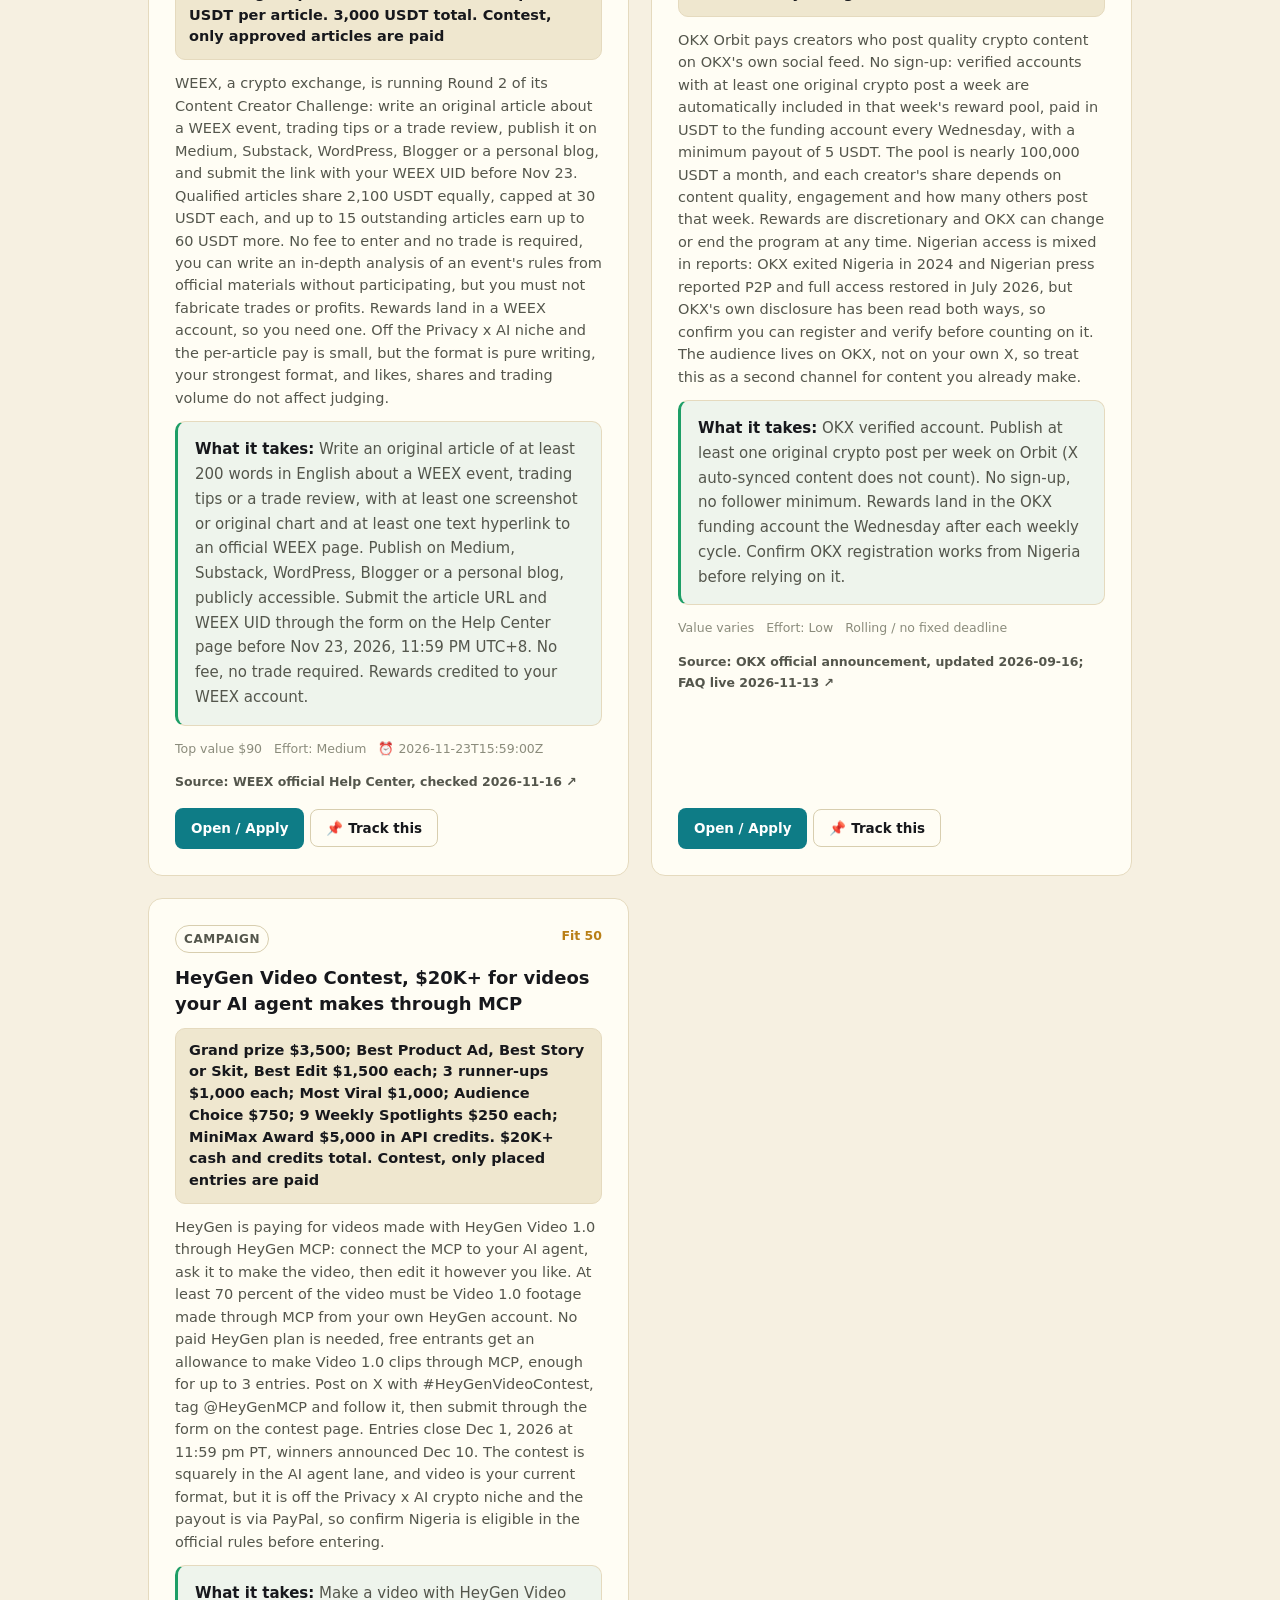
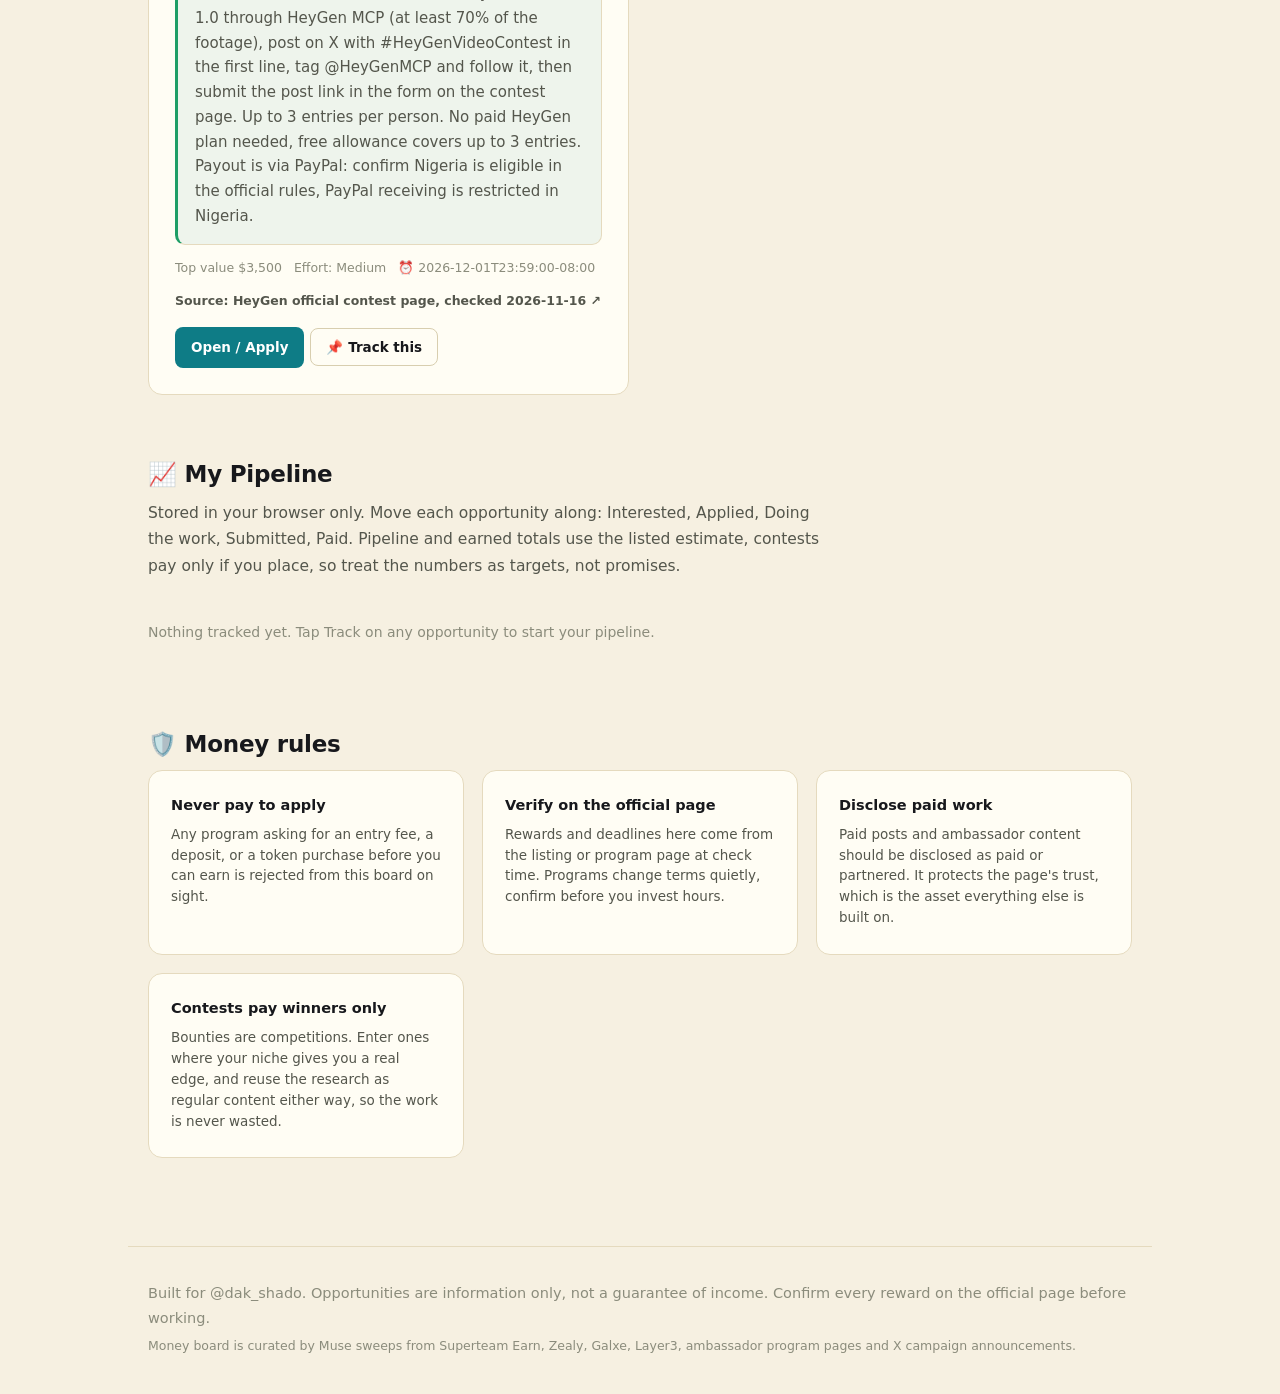
==== commit 4a430b90: "Fix empty board: re-wrap signals/money JSON and harden loaders to accept both shapes (2026-11-16)" ====
--- a/money.html
+++ b/money.html
@@ -70,6 +70,6 @@
   <p class="fine">Money board is curated by Muse sweeps from Superteam Earn, Zealy, Galxe, Layer3, ambassador program pages and X campaign announcements.</p>
 </footer>
 
-<script src="money.js?v=20261109-2"></script>
+<script src="money.js?v=20261116-1"></script>
 </body>
 </html>
